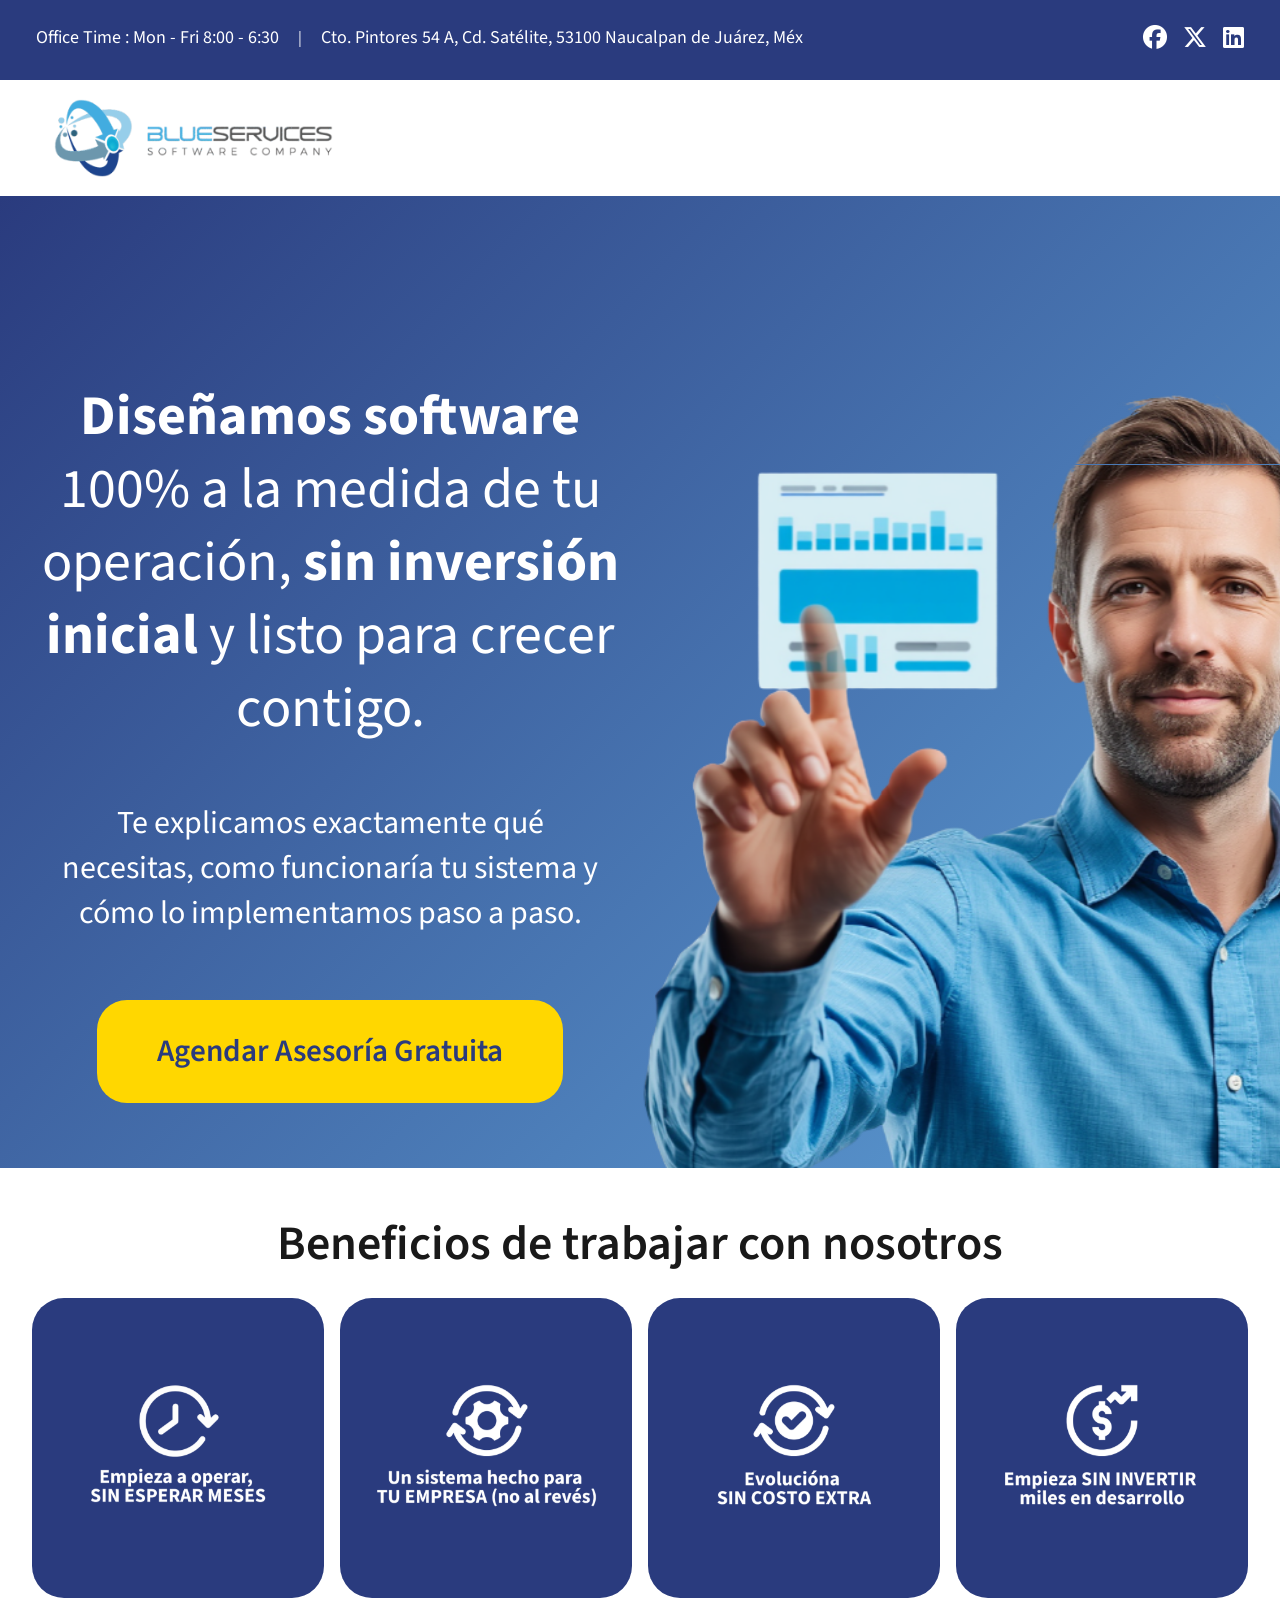
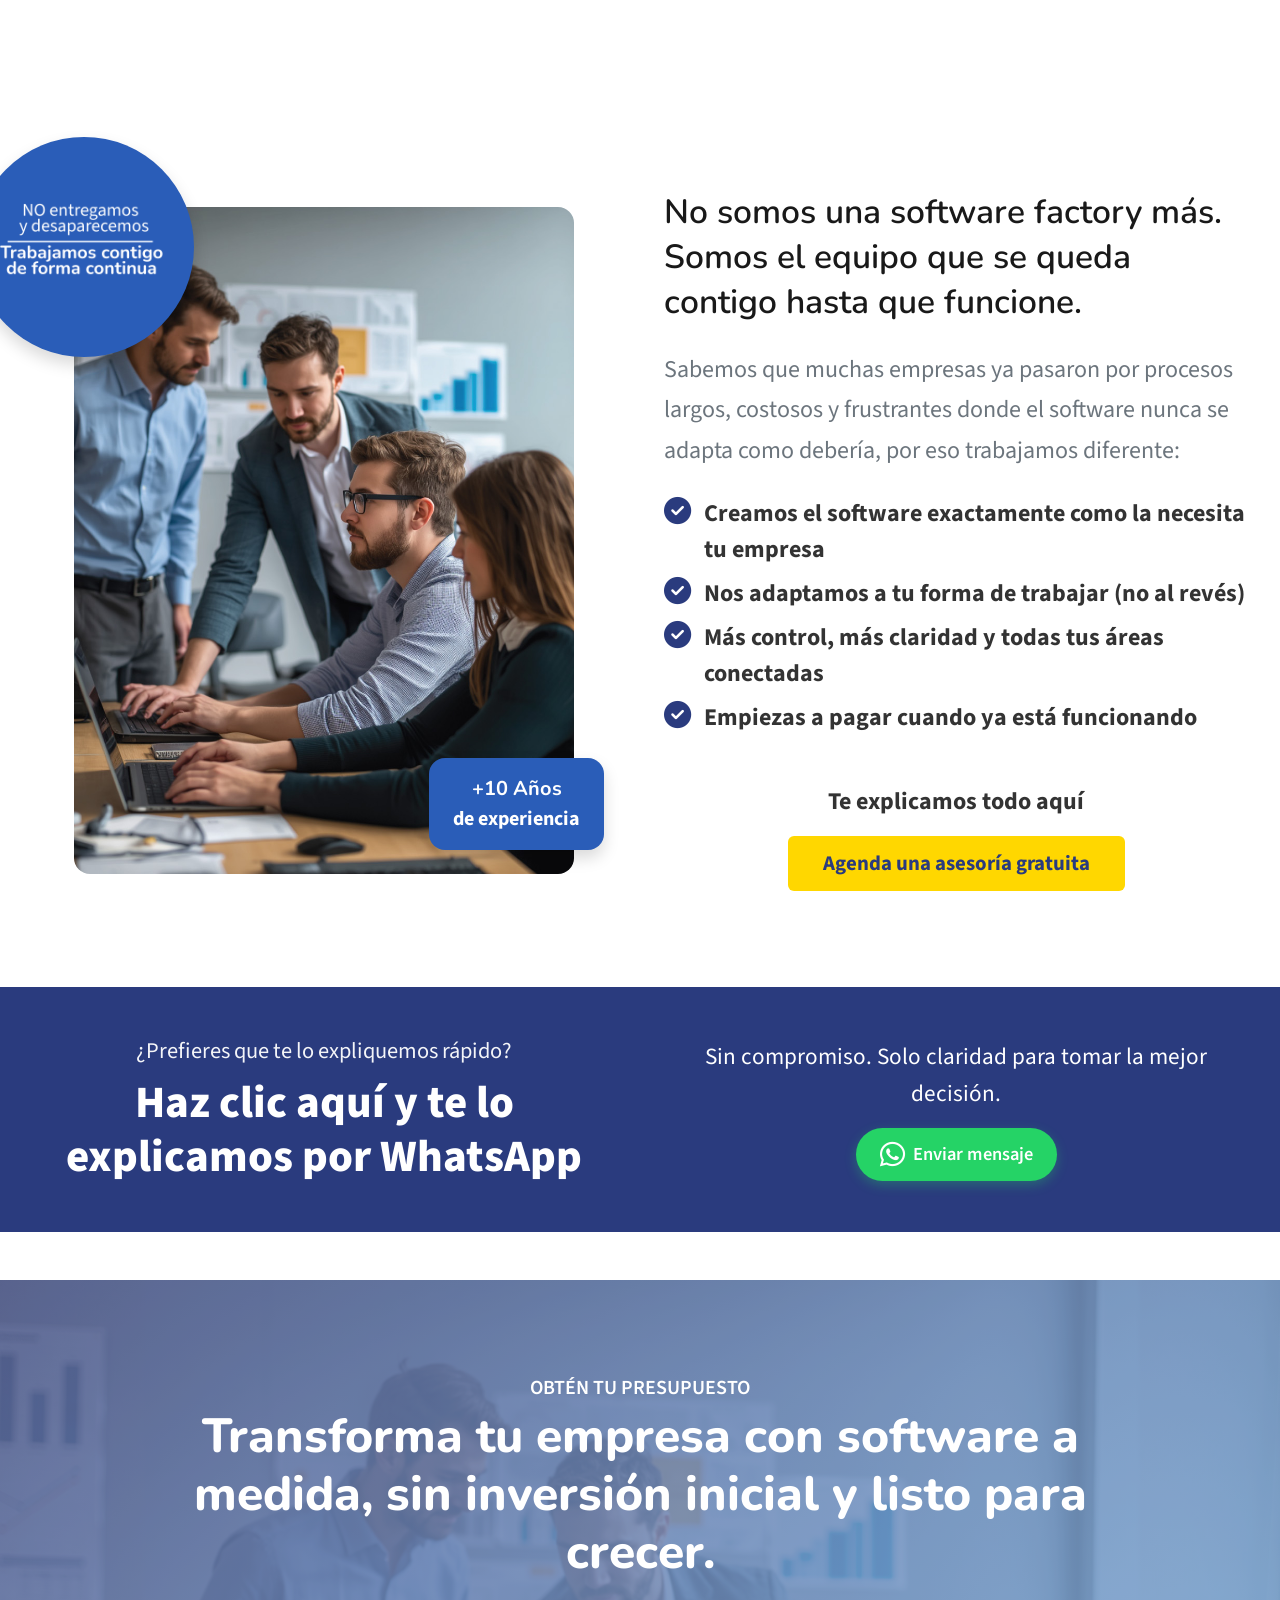
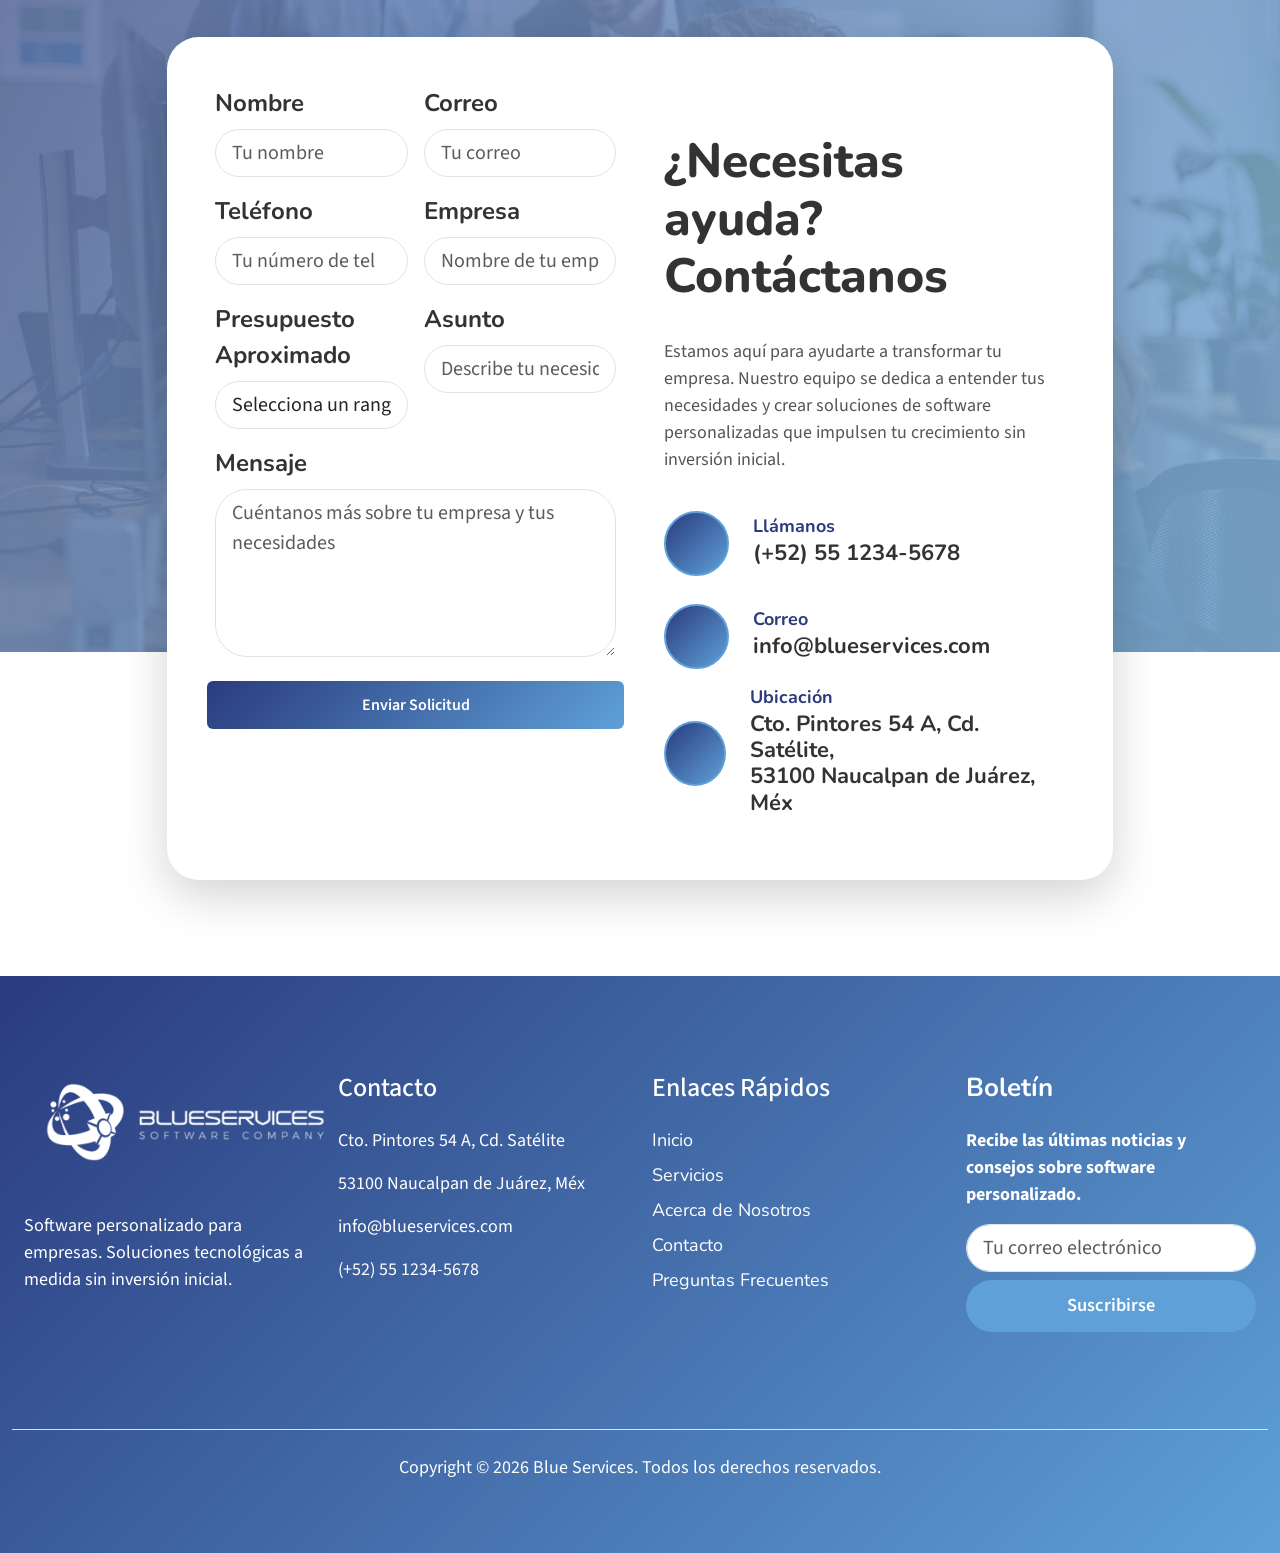
==== index.html @ 8daed599 "update text" ====
<!DOCTYPE html>
<html lang="en">

<head>
  <meta charset="UTF-8">
  <meta name="viewport" content="width=device-width, initial-scale=1.0">
  <link rel="icon" type="image/x-icon" href="favicon.ico">
  <title>Blue Services</title>
  <!-- Animation On Scroll (AOS) -->
  <link rel="stylesheet" href="css/vendor/aos.css">
  <!-- Swiper CSS -->
  <link rel="stylesheet" href="css/vendor/swiper-bundle.min.css">
  <!-- Font Awesome CSS -->
  <link rel="stylesheet" href="https://cdnjs.cloudflare.com/ajax/libs/font-awesome/6.4.0/css/all.min.css">
  <!-- Custom CSS -->
  <link rel="stylesheet" href="css/style.css">
  <style>
    .btn-cta-hero:hover {
      background-color: white !important;
      color: #2a3b7e !important;
      transition: all 0.3s ease;
    }

    .benefit-card {
      position: relative;
      cursor: pointer;
      perspective: 1000px;
      height: 100%;
      min-height: 300px;
      border-radius: 50px;
      overflow: hidden;
    }

    .benefit-card-inner {
      position: relative;
      width: 100%;
      height: 100%;
      transition: transform 0.6s;
      transform-style: preserve-3d;
      border-radius: 50px;
    }

    .benefit-card:hover .benefit-card-inner {
      transform: rotateY(180deg);
    }

    .benefit-title,
    .benefit-description {
      position: absolute;
      width: 100%;
      height: 100%;
      backface-visibility: hidden;
      display: flex;
      flex-direction: column;
      align-items: center;
      justify-content: center;
      text-align: center;
      padding: 2rem;
    }

    .benefit-title {
      gap: 1rem;
    }

    .benefit-title h6 {
      font-size: 1.8rem !important;
      margin: 0;
    }

    .benefit-title i {
      font-size: 3.5rem;
    }

    .benefit-description {
      transform: rotateY(180deg);
      padding: 1.5rem;
    }

    .benefit-description p {
      margin: 0;
      font-size: 1.4rem;
      line-height: 1.6;
    }

    /* Colores sólidos para cada tarjeta */
    .bg-secondary-color {
      background: #4a8ed9 !important;
    }

    .bg-secondary-color-2 {
      background: #4a8ed9 !important;
    }

    .bg-primary-color {
      background: #2a5db8 !important;
    }

    .bg-primary-color-2 {
      background: #2a5db8 !important;
    }

    /* About Section Responsive Typography */
    @media (max-width: 991px) {
      .row-cols-xl-2 h3 {
        font-size: 1.6rem !important;
      }

      .row-cols-xl-2 .text-secondary {
        font-size: 1.15rem !important;
      }

      .row-cols-xl-2 .list-unstyled span[style*="font-size: 1.5rem"] {
        font-size: 1.15rem !important;
      }

      .row-cols-xl-2 .list-unstyled i[style*="font-size: 1.7rem"] {
        font-size: 1.3rem !important;
      }

      .row-cols-xl-2 .btn[style*="font-size: 1.3rem"] {
        font-size: 1rem !important;
      }

      .mt-5 p[style*="font-size: 1.5rem"] {
        font-size: 1.15rem !important;
      }
    }
  </style>
</head>

<body>
  <!-- Header -->
  <div class="top-bar py-3">
    <div class="b-container">
      <div class="d-flex justify-content-between align-items-center text-white px-3">
        <div class="d-flex align-items-center">
          <div class="pe-3">
            <p class="my-1 py-1">Office Time : Mon - Fri 8:00 - 6:30</p>
          </div>
          &nbsp;|&nbsp;
          <div class="ps-3">
            <p class="my-1 py-1">Cto. Pintores 54 A, Cd. Satélite, 53100 Naucalpan de Juárez, Méx</p>
          </div>
        </div>
        <div class="social-box align-items-center">
          <a href="https://www.facebook.com" style="color: white; font-size: 1.5rem;"><i
              class="fab fa-facebook"></i></a>
          <a href="https://x.com" style="color: white; font-size: 1.5rem;"><i class="fab fa-x-twitter"></i></a>
          <a href="https://www.linkedin.com" style="color: white; font-size: 1.5rem;"><i
              class="fab fa-linkedin"></i></a>
        </div>
      </div>
    </div>
  </div>
  <header class="bg-white">
    <div class="b-container">
      <!-- Navbar -->
      <nav class="navbar navbar-expand-lg navbar-light d-flex justify-content-between"
        aria-label="Offcanvas navbar large">
        <div class="container-fluid d-flex justify-content-between">
          <div class="d-flex align-items-center gap-3">
            <div class="logo-box">
              <a href="index.html" class="navbar-brand">
                <img src="image/blue_logo_copy.png" alt="Main Logo" style="max-height: 100px;"></a>
            </div>
          </div>
          <div class="d-flex align-items-center gap-3 order-lg-last">
            <button class="navbar-toggler bg-primary-color border-0" type="button" data-bs-toggle="offcanvas"
              data-bs-target="#offcanvasNavbar" aria-controls="offcanvasNavbar" aria-label="Toggle navigation">
              <i class="fas fa-bars text-white fs-2"></i>
            </button>
          </div>
          <div class="offcanvas offcanvas-start bg-light" tabindex="-1" id="offcanvasNavbar"
            aria-labelledby="offcanvasNavbarLabel">
            <div class="offcanvas-header" id="offcanvasNavbarLabel">
              <div class="logo-drawer">
                <a href="index.html" class="navbar-brand"><img src="image/blue_logo_copy.png" alt="Drawer Logo"
                    class="img-fluid" style="max-height: 100px;"></a>
              </div>
              <button type="button" class="btn-close" data-bs-dismiss="offcanvas" aria-label="Close"></button>
            </div>
            <div class="offcanvas-body">
            </div>
          </div>
        </div>
      </nav>
      <!-- #navbar end -->
    </div>
  </header>
  <!-- #header end -->

  <!-- Main Content -->
  <main>

    <!-- Hero Section -->
    <section class="section hero-section d-flex align-items-center pb-0 position-relative overflow-hidden">
      <!-- Tech Background Elements -->
      <!-- Top Left Section -->
      <div class="position-absolute" style="top: 5%; left: 3%; opacity: 0.15; z-index: 0;">
        <i class="bi bi-code-square" style="font-size: 80px; color: #5ea0d7;"></i>
      </div>
      <div class="position-absolute" style="top: 15%; left: 12%; opacity: 0.12; z-index: 0;">
        <i class="bi bi-laptop" style="font-size: 65px; color: #2a3b7e;"></i>
      </div>
      <div class="position-absolute" style="top: 30%; left: 4%; opacity: 0.1; z-index: 0;">
        <i class="bi bi-database" style="font-size: 70px; color: #5ea0d7;"></i>
      </div>

      <!-- Top Right Section -->
      <div class="position-absolute" style="top: 8%; right: 8%; opacity: 0.13; z-index: 0;">
        <i class="bi bi-gear" style="font-size: 75px; color: #2a3b7e;"></i>
      </div>
      <div class="position-absolute" style="top: 25%; right: 3%; opacity: 0.11; z-index: 0;">
        <i class="bi bi-cloud-check" style="font-size: 60px; color: #5ea0d7;"></i>
      </div>
      <div class="position-absolute" style="top: 42%; right: 15%; opacity: 0.09; z-index: 0;">
        <i class="bi bi-circuit-board" style="font-size: 85px; color: #2a3b7e;"></i>
      </div>

      <!-- Bottom Left Section -->
      <div class="position-absolute" style="bottom: 20%; left: 10%; opacity: 0.12; z-index: 0;">
        <i class="bi bi-cpu" style="font-size: 70px; color: #5ea0d7;"></i>
      </div>
      <div class="position-absolute" style="bottom: 8%; left: 2%; opacity: 0.1; z-index: 0;">
        <i class="bi bi-shield-check" style="font-size: 65px; color: #2a3b7e;"></i>
      </div>
      <div class="position-absolute" style="bottom: 30%; left: 22%; opacity: 0.11; z-index: 0;">
        <i class="bi bi-router" style="font-size: 60px; color: #5ea0d7;"></i>
      </div>

      <!-- Bottom Right Section -->
      <div class="position-absolute" style="bottom: 18%; right: 8%; opacity: 0.13; z-index: 0;">
        <i class="bi bi-diagram-3" style="font-size: 80px; color: #2a3b7e;"></i>
      </div>
      <div class="position-absolute" style="bottom: 5%; right: 15%; opacity: 0.1; z-index: 0;">
        <i class="bi bi-graph-up-arrow" style="font-size: 70px; color: #5ea0d7;"></i>
      </div>
      <div class="position-absolute" style="bottom: 35%; right: 3%; opacity: 0.12; z-index: 0;">
        <i class="bi bi-speedometer2" style="font-size: 65px; color: #2a3b7e;"></i>
      </div>

      <!-- Center Scattered Elements -->
      <div class="position-absolute" style="top: 50%; left: 18%; opacity: 0.08; z-index: 0;">
        <i class="bi bi-key" style="font-size: 55px; color: #5ea0d7;"></i>
      </div>
      <div class="position-absolute" style="top: 35%; right: 40%; opacity: 0.1; z-index: 0;">
        <i class="bi bi-arrow-repeat" style="font-size: 60px; color: #2a3b7e;"></i>
      </div>
      <div class="position-absolute" style="top: 60%; right: 30%; opacity: 0.09; z-index: 0;">
        <i class="bi bi-download" style="font-size: 65px; color: #5ea0d7;"></i>
      </div>

      <!-- Additional Tech Elements - First Wave -->
      <div class="position-absolute" style="top: 12%; left: 35%; opacity: 0.11; z-index: 0;">
        <i class="bi bi-hammer" style="font-size: 60px; color: #2a3b7e;"></i>
      </div>
      <div class="position-absolute" style="top: 28%; left: 28%; opacity: 0.09; z-index: 0;">
        <i class="bi bi-wrench" style="font-size: 55px; color: #5ea0d7;"></i>
      </div>
      <div class="position-absolute" style="top: 45%; left: 42%; opacity: 0.1; z-index: 0;">
        <i class="bi bi-kanban" style="font-size: 65px; color: #2a3b7e;"></i>
      </div>
      <div class="position-absolute" style="bottom: 28%; left: 35%; opacity: 0.11; z-index: 0;">
        <i class="bi bi-puzzle" style="font-size: 60px; color: #5ea0d7;"></i>
      </div>
      <div class="position-absolute" style="bottom: 12%; left: 28%; opacity: 0.09; z-index: 0;">
        <i class="bi bi-boxes" style="font-size: 70px; color: #2a3b7e;"></i>
      </div>

      <!-- Additional Tech Elements - Second Wave (Right side) -->
      <div class="position-absolute" style="top: 18%; right: 22%; opacity: 0.12; z-index: 0;">
        <i class="bi bi-stack" style="font-size: 65px; color: #5ea0d7;"></i>
      </div>
      <div class="position-absolute" style="top: 55%; right: 18%; opacity: 0.1; z-index: 0;">
        <i class="bi bi-terminal" style="font-size: 60px; color: #2a3b7e;"></i>
      </div>
      <div class="position-absolute" style="bottom: 22%; right: 25%; opacity: 0.11; z-index: 0;">
        <i class="bi bi-unlock" style="font-size: 70px; color: #5ea0d7;"></i>
      </div>
      <div class="position-absolute" style="bottom: 40%; right: 18%; opacity: 0.09; z-index: 0;">
        <i class="bi bi-server" style="font-size: 75px; color: #2a3b7e;"></i>
      </div>
      <div class="position-absolute" style="top: 65%; right: 8%; opacity: 0.1; z-index: 0;">
        <i class="bi bi-wifi" style="font-size: 60px; color: #5ea0d7;"></i>
      </div>

      <!-- Additional Tech Elements - Third Wave (Corners & edges) -->
      <div class="position-absolute" style="top: 3%; left: 50%; opacity: 0.08; z-index: 0;">
        <i class="bi bi-brightness-high" style="font-size: 55px; color: #2a3b7e;"></i>
      </div>
      <div class="position-absolute" style="top: 22%; left: 60%; opacity: 0.09; z-index: 0;">
        <i class="bi bi-phone" style="font-size: 65px; color: #5ea0d7;"></i>
      </div>
      <div class="position-absolute" style="top: 70%; left: 55%; opacity: 0.1; z-index: 0;">
        <i class="bi bi-bezier2" style="font-size: 60px; color: #2a3b7e;"></i>
      </div>
      <div class="position-absolute" style="bottom: 15%; right: 45%; opacity: 0.11; z-index: 0;">
        <i class="bi bi-sliders" style="font-size: 65px; color: #5ea0d7;"></i>
      </div>
      <div class="position-absolute" style="bottom: 50%; left: 45%; opacity: 0.08; z-index: 0;">
        <i class="bi bi-bar-chart" style="font-size: 70px; color: #2a3b7e;"></i>
      </div>
      <div class="position-absolute" style="top: 38%; left: 72%; opacity: 0.09; z-index: 0;">
        <i class="bi bi-person-check" style="font-size: 60px; color: #5ea0d7;"></i>
      </div>
      <div class="position-absolute" style="top: 10%; left: 80%; opacity: 0.1; z-index: 0;">
        <i class="bi bi-star" style="font-size: 65px; color: #2a3b7e;"></i>
      </div>
      <div class="position-absolute" style="bottom: 25%; left: 75%; opacity: 0.09; z-index: 0;">
        <i class="bi bi-check-circle" style="font-size: 60px; color: #5ea0d7;"></i>
      </div>

      <div class="b-container px-3 px-sm-4 px-md-0 position-relative" style="z-index: 1;">
        <div class="row row-cols-1 row-cols-lg-2 g-4 align-items-center">
          <!-- Left Content -->
          <div class="col mt-md-5 d-flex flex-column gap-4" data-aos="fade-up" data-aos-easing="linear"
            data-aos-delay="500" data-aos-duration="1000" style="text-align: center;">
            <h1 class="text-white" style="font-weight: 400; font-size: 3.5rem; line-height: 1.3;">
              <strong>Diseñamos software</strong> 100% a la medida de tu operación, <strong>sin inversión
                inicial</strong> y listo para crecer contigo.
            </h1>



            <div class="p-4">
              <p class="mb-0"
                style="color: #ffffff; font-weight: 400; font-size: 2rem; line-height: 1.4; text-align: center;">
                Te explicamos exactamente qué necesitas, como funcionaría tu sistema y cómo lo implementamos paso a
                paso.
              </p>
            </div>

            <div class="d-flex gap-3 align-items-center mt-3 justify-content-center">
              <a href="https://tidycal.com/aramontoya/asesoria-para-crear-tu-software-a-la-medida"
                class="btn btn-primary-solid btn-cta-hero"
                style="padding: 28px 60px; font-size: 1.95rem; font-weight: 600; background: #FFD700; color: #2a3b7e; border: none;">
                <i class="button" style="margin-right: 0;"></i>
                Agendar Asesoría Gratuita</a>
            </div>
          </div>

          <!-- Right Image -->
          <div class="col position-relative text-center pt-lg-4 pt-xl-3">
            <div class="position-relative" style="margin-top: -40px; margin-left: 60px;">
              <img src="image/Place-Holder-600x900.png" alt="Hero Professional" class="img-fluid position-relative"
                style="z-index: 2; max-width: 150%; height: auto; transform: scale(1.3);">
            </div>
          </div>
        </div>
      </div>
    </section>
    <!-- #hero end -->

    <!-- Features Section -->
    <section class="section py-5">
      <div class="b-container">
        <div class="b-container text-center">
          <h2 class="text-color black fw-semibold mb-4">Beneficios de trabajar con nosotros</h2>
          <div class="row row-cols-1 row-cols-md-2 row-cols-lg-4 g-3 justify-content-center" style="row-gap: 2rem;">
            <!-- Card 1 -->
            <div class="col" data-aos="fade-up" data-aos-easing="linear" data-aos-delay="0" data-aos-duration="1000"
              style="min-width: 240px;">
              <div class="bg-secondary-color text-white rounded-5 transition-hover benefit-card"
                style="height: 100%; background: #2a3b7e !important;">
                <div class="benefit-card-inner">
                  <div class="benefit-title">
                    <img src="image/3.png" alt="Empieza a operar" style="width: 100%; height: 100%; object-fit: cover;">
                  </div>
                  <div class="benefit-description" style="background: #2a3b7e !important;">
                    <p>Construimos un sistema funcional desde el inicio para que empieces a usarlo cuanto antes y
                      escales sobre resultados reales.</p>
                  </div>
                </div>
              </div>
            </div>

            <!-- Card 2 -->
            <div class="col" data-aos="fade-up" data-aos-easing="linear" data-aos-delay="0" data-aos-duration="1000"
              style="min-width: 240px;">
              <div class="bg-secondary-color-2 text-white rounded-5 transition-hover benefit-card"
                style="height: 100%; background: #2a3b7e !important;">
                <div class="benefit-card-inner">
                  <div class="benefit-title">
                    <img src="image/4.png" alt="Un sistema hecho para tu empresa"
                      style="width: 100%; height: 100%; object-fit: cover;">
                  </div>
                  <div class="benefit-description" style="background: #2a3b7e !important;">
                    <p>Nada de adaptarte a software genérico. Creamos una plataforma que se ajusta exactamente a tu
                      operación y procesos.</p>
                  </div>
                </div>
              </div>
            </div>

            <!-- Card 3 -->
            <div class="col" data-aos="fade-up" data-aos-easing="linear" data-aos-delay="0" data-aos-duration="1000"
              style="min-width: 240px;">
              <div class="bg-primary-color text-white rounded-5 transition-hover benefit-card"
                style="height: 100%; background: #2a3b7e !important;">
                <div class="benefit-card-inner">
                  <div class="benefit-title">
                    <img src="image/5.png" alt="Evolucioná sin costo extra"
                      style="width: 100%; height: 100%; object-fit: cover;">
                  </div>
                  <div class="benefit-description" style="background: #2a3b7e !important;">
                    <p>Tu negocio cambia... y tu sistema también. Agrega funciones, mejoras y ajustes sin pagar
                      desarrollos adicionales.</p>
                  </div>
                </div>
              </div>
            </div>

            <!-- Card 4 -->
            <div class="col" data-aos="fade-up" data-aos-easing="linear" data-aos-delay="0" data-aos-duration="1000"
              style="min-width: 240px;">
              <div class="bg-primary-color-2 text-white rounded-5 transition-hover benefit-card"
                style="height: 100%; background: #2a3b7e !important;">
                <div class="benefit-card-inner">
                  <div class="benefit-title">
                    <img src="image/6.png" alt="Empieza sin invertir"
                      style="width: 100%; height: 100%; object-fit: cover;">
                  </div>
                  <div class="benefit-description" style="background: #2a3b7e !important;">
                    <p>Olvídate de proyectos costosos que no sabes si van a funcionar. Empieza a pagar solo cuando tu
                      sistema está listo y operando.</p>
                  </div>
                </div>
              </div>
            </div>

          </div>
        </div>
    </section>
    <!-- #features end -->

    <!-- About Section -->
    <section class="section pb-5 my-5">
      <div class="b-container">
        <div class="row row-cols-1 row-cols-xl-2 g-5 align-items-center justify-content-center">
          <!-- Left Content Side with Yellow Circle -->
          <div class="col position-relative d-flex justify-content-center">
            <div class="position-relative" style="width: 100%; max-width: 500px;">
              <!-- Yellow Circle with Main Message -->
              <div class="position-absolute" style="top: -70px; left: -100px; z-index: 5; width: 220px; height: 220px;">
                <div class="rounded-circle bg-accent-color d-flex align-items-center justify-content-center shadow"
                  style="width: 100%; height: 100%; background: #2a5db8 !important; overflow: hidden;">
                  <img src="image/Sistema.png" alt="Sistema Blue Services"
                    style="width: 100%; height: 100%; object-fit: contain; padding: 20px; filter: invert(1);">
                </div>
              </div>

              <!-- Primary Image -->
              <div class="ratio-wrapper-429">
                <img src="image/Place-Holder-1920x1280.jpg" alt="About Us"
                  class="w-100 h-100 object-position-center position-absolute top-0 start-0 rounded-4"
                  data-aos="fade-up" data-aos-easing="linear" data-aos-delay="500" data-aos-duration="1000">
              </div>

              <!-- Experience Label -->
              <div
                class="position-absolute bottom-0 end-0 text-white px-4 py-3 rounded-4 fw-bold small z-1 text-center shadow"
                style="background: #2a5db8; margin-bottom: 1.5rem !important; margin-right: -30px !important;"
                data-aos="fade-down" data-aos-easing="linear" data-aos-delay="500" data-aos-duration="1000">
                <span class="font-1 fs-5 fw-bold">+10 Años</span><br>
                <span class="fs-5">de experiencia</span>
              </div>
            </div>
          </div>

          <!-- Right Content Side -->
          <div class="col">
            <h3 class="font-1 mb-4" style="font-weight: 600; font-size: 2.1rem; line-height: 1.35;">No somos una
              software factory más. <br>Somos el equipo que se queda contigo hasta que funcione.</h3>

            <p class="text-secondary mb-4" style="font-size: 1.5rem; line-height: 1.7; color: #666;">
              Sabemos que muchas empresas ya pasaron por procesos largos, costosos y frustrantes donde el software nunca
              se adapta como debería, por eso trabajamos diferente:
            </p>

            <!-- Benefits List -->
            <div class="mb-4">
              <ul class="list-unstyled">
                <li class="d-flex align-items-flex-start fw-bold mb-2">
                  <i class="fas fa-check-circle text-primary-color"
                    style="font-size: 1.7rem; margin-right: 0.8rem; margin-top: 0.1rem; flex-shrink: 0;"></i>
                  <span style="font-size: 1.5rem; color: #333; line-height: 1.5;">Creamos el software exactamente como
                    la necesita tu empresa</span>
                </li>
                <li class="d-flex align-items-flex-start fw-bold mb-2">
                  <i class="fas fa-check-circle text-primary-color"
                    style="font-size: 1.7rem; margin-right: 0.8rem; margin-top: 0.1rem; flex-shrink: 0;"></i>
                  <span style="font-size: 1.5rem; color: #333; line-height: 1.5;">Nos adaptamos a tu forma de trabajar
                    (no al revés)</span>
                </li>
                <li class="d-flex align-items-flex-start fw-bold mb-2">
                  <i class="fas fa-check-circle text-primary-color"
                    style="font-size: 1.7rem; margin-right: 0.8rem; margin-top: 0.1rem; flex-shrink: 0;"></i>
                  <span style="font-size: 1.5rem; color: #333; line-height: 1.5;">Más control, más claridad y todas tus
                    áreas conectadas</span>
                </li>
                <li class="d-flex align-items-flex-start fw-bold">
                  <i class="fas fa-check-circle text-primary-color"
                    style="font-size: 1.7rem; margin-right: 0.8rem; margin-top: 0.1rem; flex-shrink: 0;"></i>
                  <span style="font-size: 1.5rem; color: #333; line-height: 1.5;">Empiezas a pagar cuando ya está
                    funcionando</span>
                </li>
              </ul>
            </div>

            <!-- Spacing and Button -->
            <div class="mt-5">
              <p class="text-center fw-bold mb-3" style="font-size: 1.5rem; color: #333;">Te explicamos todo aquí</p>
              <div class="d-flex justify-content-center">
                <a href="https://tidycal.com/aramontoya/asesoria-para-crear-tu-software-a-la-medida"
                  class="btn btn-primary-solid"
                  style="padding: 12px 35px; font-size: 1.3rem; font-weight: 700; background: #FFD700; color: #2a3b7e; border: none; border-radius: 6px;">
                  Agenda una asesoría gratuita
                </a>
              </div>
            </div>
          </div>
        </div>
      </div>
    </section>
    <!-- #about end -->

    <!-- Consult Section -->
    <section class="section py-5 text-white my-5" style="background: #2a3b7e;">
      <div class="b-container">
        <div class="row align-items-center g-5">
          <div class="col-12 col-lg-6 text-center">
            <p style="font-size: 1.4rem; font-weight: 400; margin-bottom: 0.5rem; opacity: 0.95;">¿Prefieres que te lo
              expliquemos rápido?</p>
            <h2 style="font-weight: 800; font-size: 2.8rem; line-height: 1.2; margin-bottom: 0;">
              Haz clic aquí y te lo<br>explicamos por WhatsApp
            </h2>
          </div>
          <div class="col-12 col-lg-6">
            <div class="d-flex flex-column align-items-center h-100 text-center">
              <p style="font-size: 1.45rem; margin-bottom: auto; line-height: 1.6;">Sin compromiso. Solo
                claridad para tomar la mejor decisión.</p>
              <a href="contact-us.html" class="btn btn-whatsapp mt-3"
                style="display: flex; align-items: center; justify-content: center; gap: 0.5rem;">
                <i class="fab fa-whatsapp" style="margin-right: 0; font-size: 1.8rem;"></i>
                Enviar mensaje</a>
            </div>
          </div>
        </div>
      </div>
    </section>
    <!-- #consult end -->

    <!-- Quotes Section -->
    <section class="quotes-section py-5">
      <div class="quotes-background"></div>
      <div class="container py-5 px-2 px-md-0">
        <div class="row justify-content-center text-center text-white">
          <div class="col-12 col-xl-10">
            <h6 class="text-accent-color fw-semibold mb-2">OBTÉN TU PRESUPUESTO</h6>
            <h2 class="font-1 text-white" style="font-weight: 800;">
              Transforma tu empresa con <span class="text-accent-color">software a medida</span>, <span
                class="text-accent-color">sin inversión inicial</span> y <span class="text-accent-color">listo para
                crecer.</span>
            </h2>
          </div>
        </div>
        <div class="row justify-content-center mt-5">
          <div class="col-12 col-xl-10">
            <div class="card rounded-5 shadow-lg border-0" style="background: #FFFFFF; border: 2px solid #E8F0F8;">
              <div class="card-body p-4 p-lg-5">
                <div class="row g-5 align-items-strench">
                  <div class="col-lg-6 col-md-12 order-lg-1 order-2">
                    <div
                      class="success_msg toast align-items-center w-100 shadow-none mb-3 border border-success rounded-pill my-4"
                      role="alert" aria-live="assertive" aria-atomic="true">
                      <div class="d-flex p-2">
                        <div class="toast-body d-flex flex-row gap-3 align-items-center text-success">
                          <i class="fas fa-check-circle text-success"></i>
                          Tu mensaje se envió exitosamente.
                        </div>
                        <button type="button" class="me-2 m-auto bg-transparent border-0 ps-1 pe-0 text-success"
                          data-bs-dismiss="toast" aria-label="Close"><i class="fas fa-times"></i></button>
                      </div>
                    </div>
                    <div
                      class="error_msg toast align-items-center w-100 shadow-none border-danger mb-3 my-4 border rounded-pill"
                      role="alert" aria-live="assertive" aria-atomic="true">
                      <div class="d-flex p-2">
                        <div class="toast-body d-flex flex-row gap-3 align-items-center text-danger">
                          <i class=\"fas fa-exclamation-triangle text-danger\"></i>
                          Algo sali\u00f3 mal. Por favor intenta de nuevo.
                        </div>
                        <button type=\"button\" class=\"me-2 m-auto bg-transparent border-0 ps-1 pe-0 text-danger\"
                          data-bs-dismiss=\"toast\" aria-label=\"Close\"><i class=\"fas fa-times\"></i></button>
                      </div>
                    </div>
                    <form class="needs-validation" data-aos="fade-up" data-aos-easing="linear" data-aos-delay="500"
                      data-aos-duration="1000" novalidate>
                      <div class="row g-3">
                        <div class="col-lg-6 col-sm-12">
                          <label for="name" class="form-label font-1 fs-4 fw-bold" style="color: #333;">Nombre</label>
                          <input type="text" class="form-control form-control-lg rounded-5" id="name"
                            placeholder="Tu nombre" name="name" required>
                          <div class="invalid-feedback">
                            Se requiere un nombre válido.
                          </div>
                        </div>
                        <div class="col-lg-6 col-sm-12">
                          <label for="email" class="form-label font-1 fs-4 fw-bold" style="color: #333;">Correo</label>
                          <input type="email" class="form-control form-control-lg rounded-5" id="email"
                            placeholder="Tu correo" name="email" required>
                          <div class="invalid-feedback">
                            Se requiere un correo válido.
                          </div>
                        </div>
                        <div class="col-lg-6 col-sm-12">
                          <label for="phone" class="form-label font-1 fs-4 fw-bold"
                            style="color: #333;">Teléfono</label>
                          <input type="number" class="form-control form-control-lg rounded-5" id="phone"
                            placeholder="Tu número de teléfono" name="phone" required>
                          <div class="invalid-feedback">
                            Se requiere un teléfono válido.
                          </div>
                        </div>
                        <div class="col-lg-6 col-sm-12">
                          <label for="company" class="form-label font-1 fs-4 fw-bold"
                            style="color: #333;">Empresa</label>
                          <input type="text" class="form-control form-control-lg rounded-5" id="company"
                            placeholder="Nombre de tu empresa" name="company" required>
                          <div class="invalid-feedback">
                            Se requiere el nombre de la empresa.
                          </div>
                        </div>
                        <div class="col-lg-6 col-sm-12">
                          <label for="budget" class="form-label font-1 fs-4 fw-bold" style="color: #333;">Presupuesto
                            Aproximado</label>
                          <select class="form-control form-control-lg rounded-5" id="budget" name="budget" required>
                            <option value="">Selecciona un rango</option>
                            <option value="bajo">Menos de $5,000 MXN</option>
                            <option value="medio">$5,000 - $20,000 MXN</option>
                            <option value="alto">$20,000 - $50,000 MXN</option>
                            <option value="muy-alto">Más de $50,000 MXN</option>
                          </select>
                          <div class="invalid-feedback">
                            Se requiere seleccionar un presupuesto.
                          </div>
                        </div>
                        <div class="col-lg-6 col-sm-12">
                          <label for="subject" class="form-label font-1 fs-4 fw-bold"
                            style="color: #333;">Asunto</label>
                          <input type="text" class="form-control form-control-lg rounded-5" id="subject"
                            placeholder="Describe tu necesidad" name="subject" required>
                          <div class="invalid-feedback">
                            Se requiere un asunto válido.
                          </div>
                        </div>
                        <div class="col-12">
                          <label for="message" class="form-label font-1 fs-4 fw-bold"
                            style="color: #333;">Mensaje</label>
                          <textarea class="form-control form-control-lg rounded-5" id="message" name="message" rows="5"
                            placeholder="Cuéntanos más sobre tu empresa y tus necesidades"></textarea>
                        </div>
                        <button type="submit" class="btn btn-block submit_form mt-4"
                          style="background: linear-gradient(135deg, #2a3b7e 0%, #5ea0d7 100%); color: white; font-weight: 600; padding: 12px 20px; border: none;">Enviar
                          Solicitud</button>
                      </div>
                    </form>
                  </div>

                  <div class="col-lg-6 col-md-12 order-lg-2 order-1 mb-4 mb-lg-0">
                    <div class="row mt-5">
                      <h2 class="font-1" style="font-weight: 800; color: #333;">
                        ¿Necesitas ayuda? Contáctanos
                      </h2>
                      <p class="mt-4" style="font-size: large; color: #555;">Estamos aquí para ayudarte a
                        transformar tu empresa. Nuestro equipo se dedica a entender tus necesidades y crear soluciones
                        de software personalizadas que impulsen tu crecimiento sin inversión inicial.</p>
                    </div>

                    <div class="d-flex align-items-center gap-3 justify-content-start mt-3" data-aos="fade-left"
                      data-aos-easing="ease-out-cubic" data-aos-delay="250" data-aos-duration="1000">
                      <div class="d-flex align-items-center justify-content-center rounded-circle"
                        style="width: 65px; height: 65px; border: 2px solid #5ea0d7; background: linear-gradient(135deg, #2a3b7e 0%, #5ea0d7 100%);">
                        <i class="bi bi-telephone-fill fs-2 text-white"></i>
                      </div>
                      <div class="ms-2 font-1 py-2">
                        <p class="fw-bold mb-0" style="color: #2a3b7e;">Llámanos</p>
                        <h5 class="fw-bold" style="color: #333;">(+52) 55 1234-5678</h5>
                      </div>
                    </div>
                    <div class="d-flex align-items-center gap-3 justify-content-start mt-3" data-aos="fade-left"
                      data-aos-easing="ease-out-cubic" data-aos-delay="500" data-aos-duration="1000">
                      <div class="d-flex align-items-center justify-content-center rounded-circle"
                        style="width: 65px; height: 65px; border: 2px solid #5ea0d7; background: linear-gradient(135deg, #2a3b7e 0%, #5ea0d7 100%);">
                        <i class="bi bi-envelope-fill fs-2 text-white"></i>
                      </div>
                      <div class="ms-2 font-1 py-2">
                        <p class="fw-bold mb-0" style="color: #2a3b7e;">Correo</p>
                        <h5 class="fw-bold" style="color: #333;">info@blueservices.com</h5>
                      </div>
                    </div>
                    <div class="d-flex align-items-center gap-3 justify-content-start" data-aos="fade-left"
                      data-aos-easing="ease-out-cubic" data-aos-delay="750" data-aos-duration="1000">
                      <div class="d-flex align-items-center justify-content-center rounded-circle"
                        style="width: 65px; height: 65px; border: 2px solid #5ea0d7; background: linear-gradient(135deg, #2a3b7e 0%, #5ea0d7 100%);">
                        <i class="bi bi-geo-alt-fill fs-2 text-white"></i>
                      </div>
                      <div class="ms-2 font-1 py-2">
                        <p class="fw-bold mb-0" style="color: #2a3b7e;">Ubicación</p>
                        <h5 class="fw-bold" style="color: #333;">Cto. Pintores 54 A, Cd. Satélite, <br>53100 Naucalpan
                          de Juárez, Méx</h5>
                      </div>
                    </div>
                  </div>
                </div>
              </div>
            </div>
          </div>
        </div>
      </div>
    </section>
    <!-- #quotes end -->



  </main>
  <!-- #main end -->

  <!-- Footer -->
  <footer class="footer py-5 px-4">
    <div class="footer-background"></div>
    <div class="b-container">
      <div class="row row-cols-1 pt-5 px-0">
        <div class="footer-logo col-12 col-lg-3 mb-5 text-start">
          <img src="image/blue_logo_copy.png" alt="Blue Services Logo"
            style="filter: brightness(0) invert(1); max-height: 100px; margin-bottom: 1rem;">
          <p class="my-4">Software personalizado para empresas. Soluciones tecnológicas a medida sin inversión inicial.
          </p>
          <div class="social-box d-flex justify-content-start w-100">
            <a href="https://www.facebook.com" class="rounded-5 py-2" style="width: 40px; height: 40px;"><i
                class="bi bi-facebook text-white"></i></a>
            <a href="https://www.linkedin.com" class="rounded-5 py-2" style="width: 40px; height: 40px;"><i
                class="bi bi-linkedin text-white"></i></a>
            <a href="https://wa.me" class="rounded-5 py-2" style="width: 40px; height: 40px;"><i
                class="bi bi-whatsapp text-white"></i></a>
          </div>
        </div>
        <div class="col-12 col-sm-6 col-md-4 col-lg-3 mb-3">
          <h4 class="text-white mb-4">Contacto</h4>
          <p>Cto. Pintores 54 A, Cd. Satélite</p>
          <p>53100 Naucalpan de Juárez, Méx</p>
          <p>info@blueservices.com</p>
          <p>(+52) 55 1234-5678</p>
        </div>
        <div class="col-12 col-sm-6 col-md-4 col-lg-3 mb-3">
          <h4 class="text-white mb-4">Enlaces Rápidos</h4>
          <ul class="d-flex flex-column p-0">
            <li class="mb-2"><a href="index.html" class="text-white text-decoration-none">Inicio</a></li>
            <li class="mb-2"><a href="services.html" class="text-white text-decoration-none">Servicios</a></li>
            <li class="mb-2"><a href="about-us.html" class="text-white text-decoration-none">Acerca de Nosotros</a></li>
            <li class="mb-2"><a href="contact-us.html" class="text-white text-decoration-none">Contacto</a></li>
            <li class="mb-2"><a href="faqs.html" class="text-white text-decoration-none">Preguntas Frecuentes</a></li>
          </ul>
        </div>
        <div class="col-12 col-md-4 col-lg-3 mb-3 text-md-start text-center">
          <h4
            class="font-1 fw-bolder text-white mb-4 justify-content-md-start justify-content-center align-items-center mt-md-0 mt-sm-4">
            Boletín</h4>
          <p class="fw-bolder">Recibe las últimas noticias y consejos sobre software personalizado.</p>
          <div class="toast-container position-fixed bottom-0 end-0 p-3">
            <div id="liveToast" class="toast success_msg_subscribe text-bg-light" role="alert" aria-live="assertive"
              aria-atomic="true">
              <div class="d-flex">
                <div class="toast-body">
                  <i class="fas fa-check-circle"></i> Te has suscrito exitosamente.
                </div>
                <button type="button" class="btn me-2 m-auto" data-bs-dismiss="toast" aria-label="Close">
                  <i class="bi bi-x-lg"></i>
                </button>
              </div>
            </div>
          </div>
          <form class="d-flex flex-column w-100 gap-2 needs-validation" novalidate>
            <input type="text" name="action" value="subscribe" hidden>
            <input type="email" name="email" class="form-control form-control-lg rounded-5"
              placeholder="Tu correo electrónico" required>
            <div class="invalid-feedback text-white">
              Por favor proporciona un correo válido (ej., usuario@example.com).
            </div>
            <button type="submit" class="btn btn-block btn-secondary-solid submit_subscribe">Suscribirse</button>
          </form>
        </div>
      </div>
      <div class="row justify-content-center py-4 mt-4 border-top">
        <p class="text-center w-100 mb-0">Copyright © 2026 Blue Services. Todos los derechos reservados.</p>
      </div>
    </div>
  </footer>
  <!-- #footer end -->

  <!-- Scripts -->
  <!-- jQuery -->
  <script src="js/vendor/jquery.min.js"></script>
  <!-- Animation On Scroll (AOS) -->
  <script src="js/vendor/aos.js"></script>
  <!-- Swiper JS -->
  <script src="js/vendor/swiper-bundle.min.js"></script>
  <!-- Bootstrap JS -->
  <script src="js/vendor/bootstrap.bundle.min.js"></script>
  <!-- JS Script -->
  <script src="js/submit-form.js"></script>
  <script src="js/script-swiper.js"></script>
  <script src="js/script-counter.js"></script>
  <script src="js/video-player.js"></script>
  <script src="js/script.js"></script>
  <!-- #scripts end -->
</body>

</html>
---- css/style.css ----
/*------------------------------------------------------------------
[Table of contents]

1. Import libraries
2. Custom properties
3. General Styles
4. Typography
5. Header and Navbar
6. Buttons and Links
7. Utilities
8. Sections
9. Swiper
10.Boxes and Cards
11.Footer
12.Accordion
13.Error 404
14.Responsive Layouts

-------------------------------------------------------------------*/

/* ---------------------------- */
/* Import libraries             */
/* ---------------------------- */
@import url('https://fonts.googleapis.com/css2?family=Nunito:ital,wght@0,200..1000;1,200..1000&display=swap');
@import url('https://fonts.googleapis.com/css2?family=Source+Sans+3:ital,wght@0,200..900;1,200..900&display=swap');
@import url('../css/vendor/bootstrap.min.css');

/* ---------------------------- */
/* Custom properties            */
/* ---------------------------- */
:root {
  --primary-color: #2a3b7e;
  --secondary-color: #5ea0d7;
  --text-color: #191919;
  --text-color-2: #7A7A7A;
  --accent-color: #5ea0d7;
  --accent-color-2: #5ea0d7;
  --accent-color-3: #FBEAED;
  --font-1: "Nunito", sans-serif;
  --font-2: "Source Sans 3", sans-serif;
}

/* ---------------------------- */
/* General Styles               */
/* ---------------------------- */
body {
  font-family: var(--font-2);
  color: var(--text-color);
  background-color: #FFFFFF;
}

.bg-primary-color {
  background-color: var(--primary-color);
}

.bg-primary-color-2 {
  background-color: var(--accent-color);
}

.bg-secondary-color {
  background-color: var(--secondary-color);
}

.bg-secondary-color-2 {
  background-color: var(--accent-color-2);
}

.bg-accent-color {
  background-color: var(--accent-color-2);
}

.bg-accent-color-2 {
  background-color: var(--accent-color-3);
}

.bg-gradient-primary {
  background: linear-gradient(to bottom, #2a3b7e, #5ea0d7);
}

.bg-gradient-secondary {
  background: linear-gradient(45deg, #8BACEE, #5ea0d7);
}

.text-primary-color {
  color: var(--primary-color);
}

.text-black-color-2 {
  color: var(--text-color);
}

.text-secondary-color-2 {
  color: var(--secondary-color);
}

.text-muted-color {
  color: var(--text-color-2);
}

.accent-primary-color {
  color: var(--accent-color);
}

.accent-secondary-color {
  color: var(--accent-color-2);
}

.accent-tertiary-color {
  color: var(--accent-color-3);
}

.font-1 {
  font-family: var(--font-1);
}

.font-2 {
  font-family: var(--font-2);
}

.section {
  padding: 6em 2em 6em 2em;
  overflow: hidden;
  background-size: cover;
  background-position: center;
}

.b-container {
  max-width: 1240px;
  margin-right: auto;
  margin-left: auto;
}

/* ---------------------------- */
/* Typography                   */
/* ---------------------------- */
h1 {
  font-size: 72px;
}

h2 {
  font-size: 48px;
}

h3 {
  font-size: 32px;
}

h4 {
  font-size: 26px;
}

h5 {
  font-size: 22px;
}

h6 {
  font-size: 20px;
}

button,
a {
  font-size: 18px;
  font-family: var(--font-1);
}

ul {
  list-style: none;
}

p,
li {
  font-size: 18px;
}

img {
  object-fit: cover;
}

/* ---------------------------- */
/* Header and Navbar            */
/* ---------------------------- */
.top-bar {
  background-color: var(--primary-color);
  /* padding-block: 1.2rem; */
  min-height: 80px;
}

.social-box {
  display: flex;
  flex-direction: row;
  gap: 1rem;
}

.social-box a {
  text-align: center;
  vertical-align: middle;
  transition: all 0.3s ease-in-out;
}

.social-box a:hover {
  color: var(--secondary-color);
}

.logo-box img {
  max-height: 130px;
}

.navbar-toggler:focus {
  outline: none;
  box-shadow: none;
}

.nav-link {
  font-size: 1.15rem;
  color: var(--text-color);
  font-weight: 600;
  padding-block: 1.85rem;
  padding-inline: 1.50rem;
}

.nav-link:hover {
  color: var(--accent-color) !important;
}

.nav-link.active {
  color: var(--primary-color) !important;
}

.dropdown-menu {
  border: 0;
  border-radius: 0 0 25px 25px;
  padding: 15px 0px;
  width: 220px;
  -webkit-box-shadow: 0px 0px 24px 0px rgba(0, 0, 0, 0.3);
  -moz-box-shadow: 0px 0px 24px 0px rgba(0, 0, 0, 0.3);
  box-shadow: 0px 0px 24px 0px rgba(0, 0, 0, 0.3);
}

.dropdown-item {
  color: var(--text-color);
  font-size: 1.15rem;
  padding: 15px;
  font-weight: 600;
  padding-block: 0.75rem;
  padding-inline: 0.75rem;
}

.dropdown-item:hover {
  color: var(--accent-color) !important;
  background-color: transparent;
}

.dropdown-item:focus {
  color: var(--accent-color) !important;
}

.dropdown-item.active {
  color: var(--primary-color) !important;
  background-color: transparent;
}

/* ---------------------------- */
/* Buttons and Links            */
/* ---------------------------- */
.btn-quotes {
  width: 180px;
  background-color: var(--text-color);
  color: #FFFFFF;
  font-size: 1.15rem;
  font-weight: 600;
  padding: 0.75rem 1.5rem;
  border-radius: 30px;
  border: none;
}

.btn-quotes:hover {
  background-color: var(--primary-color);
  color: #FFFFFF;
  border: none;
}

.btn-primary-solid {
  background-color: var(--primary-color);
  color: #FFFFFF;
  font-size: 1.15rem;
  padding: 0.75rem 1.5rem;
  border-radius: 30px;
  font-weight: 600;
  border: none;
  transition: transform 0.3s ease, background-color 0.3s ease, color 0.3s ease, border 0.3s ease;
}

.btn-primary-solid:hover {
  background-color: var(--accent-color);
  color: #FFFFFF;
  border: none;
  transform: scale(1.1);
}

.btn-secondary-solid {
  background-color: var(--secondary-color);
  color: #FFFFFF;
  font-size: 1.15rem;
  padding: 0.75rem 1.5rem;
  border-radius: 30px;
  font-weight: 600;
  border: none;
  transition: transform 0.3s ease, background-color 0.3s ease, color 0.3s ease, border 0.3s ease;
}

.btn-secondary-solid:hover {
  background-color: var(--accent-color-2);
  color: #FFFFFF;
  border: none;
  transform: scale(1.1);
}

.btn-secondary-solid-2 {
  background-color: var(--secondary-color);
  color: #FFFFFF;
  font-size: 1.15rem;
  padding: 0.75rem 1.5rem;
  border-radius: 30px;
  font-weight: 600;
  border: none;
  transition: transform 0.3s ease, background-color 0.3s ease, color 0.3s ease, border 0.3s ease;
}

.btn-secondary-solid-2:hover {
  background-color: var(--primary-color);
  color: #FFFFFF;
  border: none;
  transform: scale(1.1);
}

.btn-whatsapp {
  background-color: #25D366;
  color: #FFFFFF;
  font-size: 1.15rem;
  font-weight: 600;
  padding: 0.75rem 1.5rem;
  border-radius: 30px;
  border: none;
  text-decoration: none;
  display: inline-flex;
  align-items: center;
  gap: 0.5rem;
  transition: all 0.3s ease;
  box-shadow: 0 4px 12px rgba(37, 211, 102, 0.3);
}

.btn-whatsapp:hover {
  background-color: #1FAE54;
  color: #FFFFFF;
  transform: translateY(-2px);
  box-shadow: 0 8px 20px rgba(37, 211, 102, 0.5);
  text-decoration: none;
}

.links-primary {
  font-family: var(--font-2);
  color: var(--text-color);
  font-size: 18px;
  text-decoration: none;
}

.links-primary:hover {
  color: var(--primary-color);
  text-decoration: none;
}

.links-secondary {
  font-family: var(--font-2);
  color: #FFFFFF;
  font-size: 18px;
  text-decoration: none;
}

.links-secondary:hover {
  color: var(--secondary-color);
  text-decoration: none;
}

.badge-primary-color {
  background-color: var(--primary-color);
  color: #FFFFFF;
  font-size: 18px;
  padding: 8px 16px;
  border-radius: 30px;
  font-weight: 600;
}

.badge-primary-color:hover {
  background-color: var(--accent-color);
  color: #FFFFFF;
}

/* ---------------------------- */
/* Utilities                    */
/* ---------------------------- */
.video-overlay {
  position: fixed;
  top: 0;
  left: 0;
  width: 100vw;
  height: 100vh;
  background-color: rgba(0, 0, 0, 0.85);
  z-index: 9999;
  display: flex;
  align-items: center;
  justify-content: center;
  padding: 2rem;
}

.video-box {
  width: 100%;
  max-width: 960px;
  height: auto;
}

.video-overlay .ratio {
  width: 100%;
  height: auto;
}

.video-overlay iframe {
  width: 100%;
  height: 100%;
  border: none;
}

.img-container {
  width: 100%;
  max-width: 100%;
  max-width: 1300px;
}

.ratio-wrapper-429 {
  position: relative;
  aspect-ratio: 3 / 4;
  /* default: portrait */
  overflow: hidden;
}

.img-circle {
  width: 275px;
  height: 275px;
}

.ratio-wrapper-419 {
  position: relative;
  aspect-ratio: 3 / 4;
  /* default: portrait */
  overflow: hidden;
}

.bg-overlay-secondary {
  background: linear-gradient(45deg, rgba(59, 103, 191, 0.9), rgba(247, 211, 218, 0.8));
  position: absolute;
  width: 100%;
  height: 100%;
  top: 0;
  left: 0;
}

.transition-hover {
  transition: transform 0.3s ease, box-shadow 0.3s ease;
}

.transition-hover:hover {
  transform: translateY(-8px);
  box-shadow: 0 12px 25px rgba(0, 0, 0, 0.2);
}

.scale-hover {
  transition: transform 0.3s ease, box-shadow 0.3s ease;
}

.scale-hover:hover {
  transform: scale(1.05);
  box-shadow: 0 12px 25px rgba(0, 0, 0, 0.2);
}

.bg-secondary-gradient {
  background: linear-gradient(to right, white 0%, white 50%, #F8DAE0 50%, #F7D9DF 100%);
}

.breadcrumb {
  font-size: 22px;
}

.breadcrumb-item+.breadcrumb-item::before {
  color: white !important;
}

.breadcrumb-item a:hover,
.breadcrumb-item.active {
  color: white !important;
}

.list-unstyled {
  padding-left: 0;
  margin-bottom: 0;
}

/* ---------------------------- */
/* Sections                     */
/* ---------------------------- */
.banner-section {
  position: relative;
  overflow: hidden;
  padding: 50px 75px 0 75px;
  color: white;
}

.hero-section {
  background: linear-gradient(135deg, #2a3b7e 0%, #5ea0d7 100%);
  background-size: cover;
  background-position: center;
  padding-bottom: 80px;
}

/* ---------------------------- */
/* Swiper                       */
/* ---------------------------- */
.swiper-container-outer {
  position: relative;
  overflow: hidden;
}

.swiper {
  padding: 30px 0;
}

.swiper-slide {
  height: auto;
}

/* ---------------------------- */
/* Boxes and Cards              */
/* ---------------------------- */
.step-box {
  position: relative;
  margin-bottom: 3rem;
}

.step-box h1 {
  position: absolute;
  font-family: var(--font-1);
  font-weight: 900;
  opacity: 0.8;
  top: -10px;
  left: 13%;
  transform: translateX(-50%);
  z-index: 0;
  background:
    -webkit-linear-gradient(var(--primary-color), #9abbfd);
  -webkit-background-clip: text;
  -webkit-text-fill-color: transparent;
}

.step-box h3 {
  position: relative;
  font-family: var(--font-1);
  font-weight: 700;
  margin: 25px 0 20px 0;
  z-index: 1;
}

.step-box p {
  position: relative;
  z-index: 1;
}

.feedback-card {
  background: #fff;
  border: var(--primary-color) 2px solid;
  border-radius: 30px;
  padding: 35px;
}

.quotes-section {
  padding: 6em 2em 6em 2em;
  position: relative;
  overflow: hidden;
}

.quotes-background {
  position: absolute;
  top: 0;
  left: 0;
  width: 100%;
  height: 75%;
  background-image: url('../image/Place-Holder-1920x1280.jpg');
  background-size: cover;
  background-position: center center;
  opacity: 0.8;
  z-index: -1;
  /* place behind of content */
}

.quotes-background::before {
  content: '';
  position: absolute;
  top: 0;
  left: 0;
  width: 100%;
  height: 100%;
  background: linear-gradient(135deg, rgba(42, 59, 126, 0.9), rgba(94, 160, 215, 0.9));
  opacity: 0.9;
  z-index: 1;
  /* place in-front of content */
}

.quotes-section>.container {
  position: relative;
  /* Force container in-front of background */
  z-index: 2;
}

.quotes-section>.card {
  margin-top: 30px;
  /* Space from heading */
}

.news-card {
  border: 2px solid var(--primary-color);
  border-radius: 15px;
  position: relative;
  overflow: hidden;
}

.news-card .card-title {
  font-family: var(--font-1);
  font-weight: 800;
  text-decoration: none;
}

.news-card .card-title:hover {
  font-family: var(--font-1);
  font-weight: 800;
  /* font-size: 22px; */
  text-decoration: none;
  color: var(--primary-color);
}

/* ---------------------------- */
/* Footer                       */
/* ---------------------------- */
.footer {
  position: relative;
  overflow: hidden;
  color: white;
}

.footer-background {
  content: '';
  position: absolute;
  top: 0;
  left: 0;
  width: 100%;
  height: 100%;
  background: linear-gradient(135deg, #2a3b7e 0%, #5ea0d7 100%);
  z-index: -1;
}

.footer-background::before {
  content: '';
  position: absolute;
  top: 0;
  left: 0;
  width: 100%;
  height: 100%;
  background: transparent;
  z-index: 1;
  /* place in-front of content */
}

.footer-logo>img {
  max-height: 65px;
}

/* ---------------------------- */
/* Accordion                    */
/* ---------------------------- */
.accordion .accordion-item {
  border: none;
  margin-bottom: 1rem;
  border-radius: 1.5rem;
  overflow: hidden;
  background-color: transparent;
}

.accordion .accordion-button {
  font-size: large;
  font-weight: 700;
  color: #fff;
  background-color: var(--accent-color);
  /* Default blue */
  border-radius: 1.5rem;
  padding: 1rem 1.5rem;
  display: flex;
  align-items: center;
  gap: 0.5rem;
  box-shadow: none;
}

.accordion .accordion-button.collapsed {
  background-color: var(--accent-color);
  /* Blue for collapsed */
  color: #fff;
}

.accordion .accordion-button:not(.collapsed) {
  background-color: var(--accent-color-2);
  /* Pink for expanded */
  color: #000;
}

.accordion .accordion-button:focus {
  box-shadow: none;
}

.accordion i {
  font-size: 1.2rem;
}

.accordion .accordion-collapse {
  margin-top: 0.5rem;
  /* Gap between header and body */
}

.accordion .accordion-body {
  font-size: large;
  background-color: #F5F5F5;
  padding: 1.5rem;
  border-radius: 1rem;
  /* margin-top: 0.5rem; */
  color: #333;
  box-shadow: 0 2px 5px rgba(0, 0, 0, 0.05);
}

/* ---------------------------- */
/* Error 404                    */
/* ---------------------------- */
.error-code {
  font-size: 18rem;
  font-weight: 900;
  line-height: 1;
  display: flex;
  justify-content: center;
  gap: 1rem;
}

.error-code span:nth-child(2) {
  background: linear-gradient(180deg, var(--primary-color), #FFC2B3);
  color: white;
  padding: 20px 0;
  border-radius: 1.5rem;
}

/* ---------------------------- */
/* Responsive Layouts           */
/* ---------------------------- */
@media only screen and (max-width: 1199.98px) {
  .ratio-wrapper-429 {
    aspect-ratio: 3 / 2;
  }

  .ratio-wrapper-419 {
    aspect-ratio: 1 / 1;
  }

  .step-box h1 {
    left: 17%;
  }
}

@media only screen and (max-width: 991.98px) {

  /* ---------------------------- */
  /* Typography                   */
  /* ---------------------------- */
  h1 {
    font-size: 56px;
  }

  h2 {
    font-size: 40px;
  }

  h3 {
    font-size: 24px;
  }

  h4 {
    font-size: 22px;
  }

  h5 {
    font-size: 20px;
  }

  h6 {
    font-size: 18px;
  }

  button,
  a {
    font-size: 17px;
  }

  p {
    font-size: 16px;
  }

  /* ---------------------------- */
  /* Header and Navbar            */
  /* ---------------------------- */
  /* padding: 4em 2em 4em 2em; */
  .section {
    padding: 4em 1em;
  }

  .top-bar {
    display: none;
  }

  .logo-box img {
    max-height: 170px;
  }

  .logo-drawer img {
    max-height: 60px;
  }

  .nav-link {
    font-size: 1rem;
    padding-block: 0.5rem;
    padding-inline: 0.5rem;
  }

  .nav-link.active,
  .nav-link:hover,
  .nav-link:focus {
    color: var(--primary-color) !important;
  }

  .navbar-nav .nav-link {
    padding-block: 0.5rem;
    padding-inline: 0.5rem;
  }

  .dropdown-menu {
    border-radius: 0;
    width: 100%;
    padding: 5px 0px 5px 0px;
    -webkit-box-shadow: none;
    -moz-box-shadow: none;
    box-shadow: none;
  }

  .dropdown-item {
    font-size: 1rem;
    padding-block: 0.5rem;
    padding-inline: 0.5rem;
  }

  .btn-quotes {
    display: none;
  }

  .img-circle {
    width: 275px;
    height: 275px;
  }

  .step-box h1 {
    left: 5%;
  }

  .feedback-slide {
    width: 33.333%;
    /* 3 slides per-row for desktop */
  }

  .bg-secondary-gradient {
    background: linear-gradient(to top, white 0%, white 62%, #F8DAE0 62%, #F7D9DF 100%);
  }

  .quotes-section {
    position: relative;
    /* Force container in-front of background */
    overflow: hidden;
    padding: 0;
  }

  .quotes-section>.container {
    position: relative;
    /* Force container in-front of background */
    z-index: 2;
    padding: 0;
  }

  .quotes-section>.card {
    margin-top: 70px;
  }

  .img-container {
    width: 90%;
  }

  .ratio-wrapper-429 {
    aspect-ratio: 16 / 9;
  }

  .img-circle {
    width: 300px;
    height: 300px;
  }

  .footer-logo {
    text-align: center;
    padding: 0 4rem;
  }

  .footer-logo>img {
    max-height: 85px;
  }

  .error-code {
    font-size: 15rem;
  }
}

@media only screen and (max-width: 767.98px) {
  .btn-play {
    width: 80%;
  }

  .badge-cta {
    display: none;
  }

  .bg-secondary-gradient {
    background: linear-gradient(to top, white 0%, white 61%, #F8DAE0 61%, #F7D9DF 100%);
  }

  .img-container {
    width: 85%;
  }

  .ratio-wrapper-429 {
    aspect-ratio: 1 / 1;
  }

  .img-circle {
    width: 300px;
    height: 300px;
  }

  .step-box h1 {
    left: 6%;
  }

  .footer-logo>img {
    max-height: 65px;
  }
}

@media only screen and (max-width:576.98px) {
  .ratio-wrapper-429 {
    aspect-ratio: 3 / 4;
  }

  .img-circle {
    width: 185px;
    height: 185px;
  }

  .step-box h1 {
    left: 8%;
  }

  .error-code {
    font-size: 10rem;
  }
}
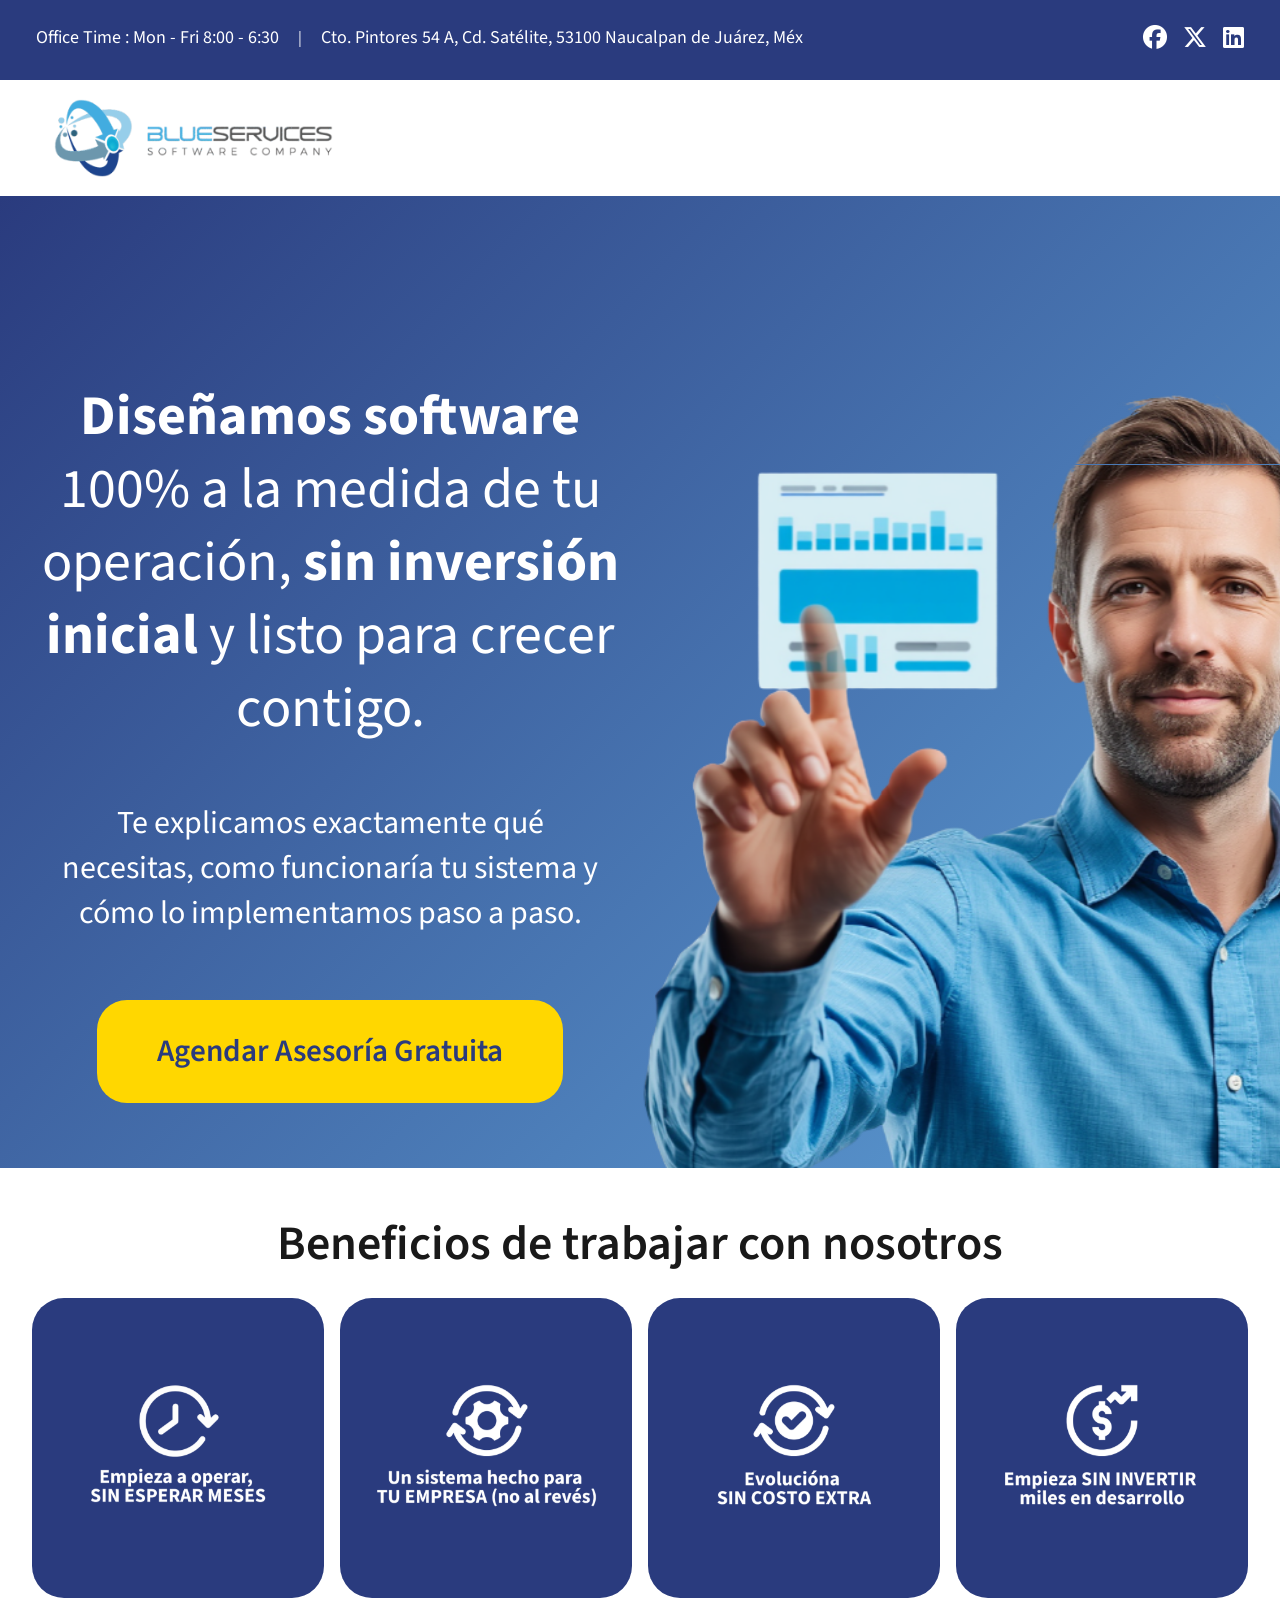
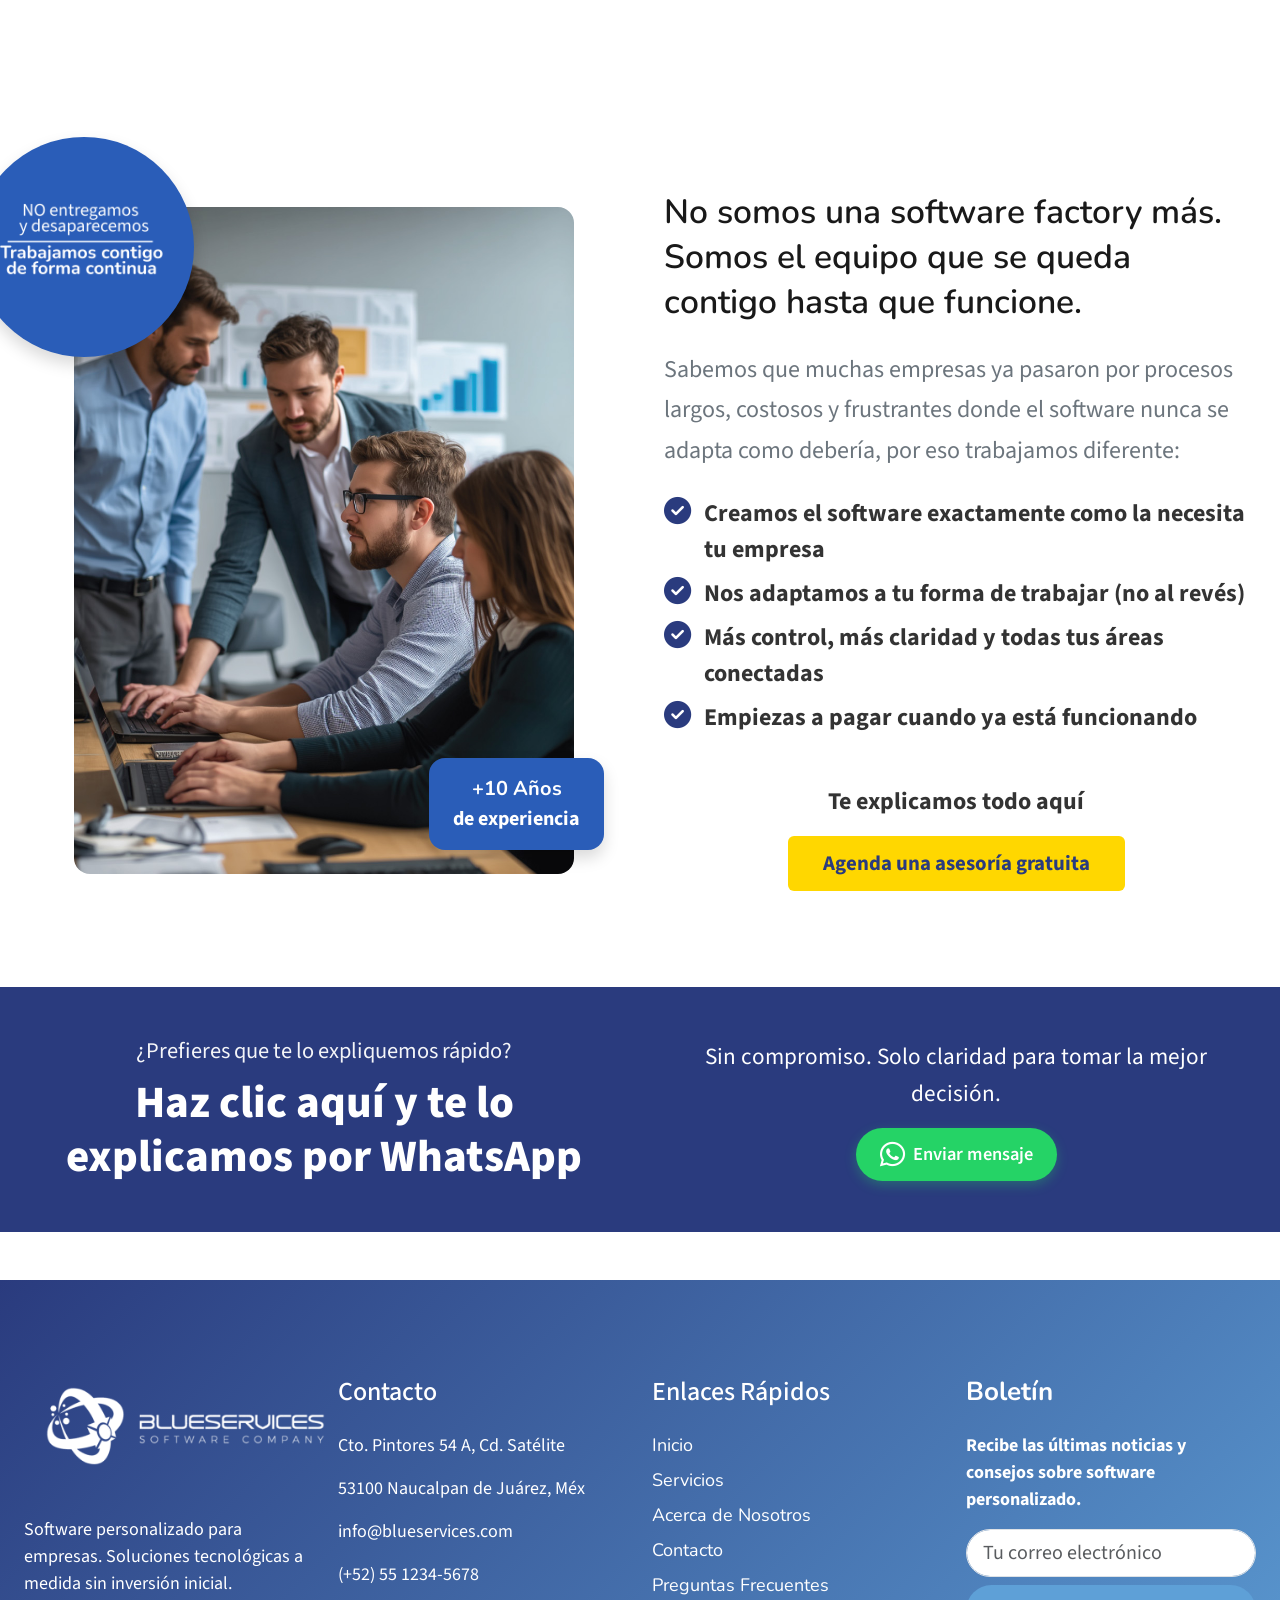
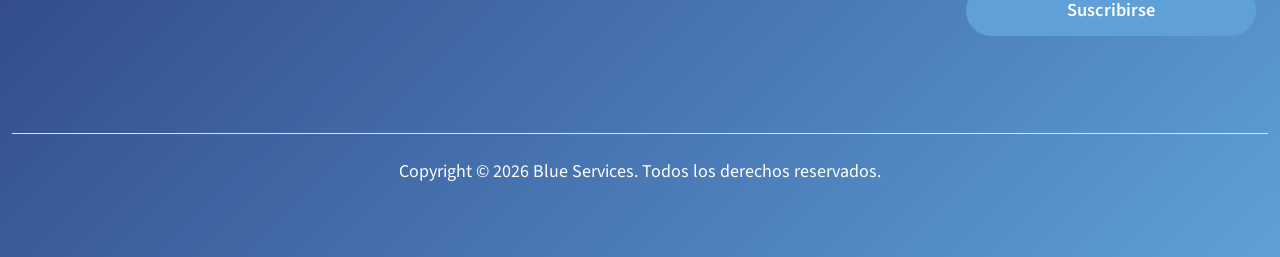
==== commit 5e586524: "update" ====
--- a/index.html
+++ b/index.html
@@ -99,30 +99,121 @@
       background: #2a5db8 !important;
     }
 
-    /* About Section Responsive Typography */
-    @media (max-width: 991px) {
+    /* Mobile Compact Layout - Phones */
+    @media (max-width: 767px) {
       .row-cols-xl-2 h3 {
-        font-size: 1.6rem !important;
+        font-size: 1rem !important;
+        line-height: 1.35 !important;
+        margin-bottom: 0.7rem !important;
+        font-weight: 700 !important;
       }
 
       .row-cols-xl-2 .text-secondary {
-        font-size: 1.15rem !important;
+        font-size: 0.8rem !important;
+        line-height: 1.55 !important;
+        margin-bottom: 0.7rem !important;
+      }
+
+      .row-cols-xl-2 .list-unstyled {
+        margin-bottom: 0.8rem !important;
+      }
+
+      .row-cols-xl-2 .list-unstyled li {
+        margin-bottom: 0.5rem !important;
       }
 
       .row-cols-xl-2 .list-unstyled span[style*="font-size: 1.5rem"] {
-        font-size: 1.15rem !important;
+        font-size: 0.8rem !important;
+        line-height: 1.45 !important;
       }
 
       .row-cols-xl-2 .list-unstyled i[style*="font-size: 1.7rem"] {
+        font-size: 0.95rem !important;
+        margin-right: 0.5rem !important;
+      }
+
+      .mt-5 {
+        margin-top: 0.8rem !important;
+      }
+
+      .mt-5 p[style*="font-size: 1.5rem"] {
+        font-size: 0.8rem !important;
+        line-height: 1.55 !important;
+        margin-bottom: 0.7rem !important;
+      }
+
+      .row-cols-xl-2 .btn[style*="font-size: 1.3rem"] {
+        font-size: 0.85rem !important;
+        padding: 7px 18px !important;
+        line-height: 1.3 !important;
+      }
+
+      .row-cols-xl-2>.col {
+        gap: 0.5rem !important;
+        padding: 0 0.5rem !important;
+      }
+
+      .row-cols-xl-2 .d-flex {
+        flex-wrap: wrap !important;
+      }
+    }
+
+    /* Tablets & Medium Devices */
+    @media (min-width: 768px) and (max-width: 991px) {
+      .row-cols-xl-2 h3 {
         font-size: 1.3rem !important;
+        line-height: 1.4 !important;
+        margin-bottom: 0.9rem !important;
+      }
+
+      .row-cols-xl-2 .text-secondary {
+        font-size: 0.95rem !important;
+        line-height: 1.65 !important;
+        margin-bottom: 0.9rem !important;
+      }
+
+      .row-cols-xl-2 .list-unstyled li {
+        margin-bottom: 0.7rem !important;
+      }
+
+      .row-cols-xl-2 .list-unstyled span[style*="font-size: 1.5rem"] {
+        font-size: 0.95rem !important;
+        line-height: 1.6 !important;
+      }
+
+      .row-cols-xl-2 .list-unstyled i[style*="font-size: 1.7rem"] {
+        font-size: 1.1rem !important;
+      }
+
+      .mt-5 p[style*="font-size: 1.5rem"] {
+        font-size: 0.95rem !important;
+        line-height: 1.65 !important;
       }
 
       .row-cols-xl-2 .btn[style*="font-size: 1.3rem"] {
-        font-size: 1rem !important;
-      }
-
-      .mt-5 p[style*="font-size: 1.5rem"] {
-        font-size: 1.15rem !important;
+        font-size: 0.95rem !important;
+        padding: 8px 22px !important;
+      }
+    }
+
+    /* Extra small landscape (max-height optimization) */
+    @media (max-width: 767px) and (max-height: 500px) {
+      .row-cols-xl-2 h3 {
+        font-size: 0.95rem !important;
+        margin-bottom: 0.5rem !important;
+      }
+
+      .row-cols-xl-2 .text-secondary {
+        font-size: 0.75rem !important;
+        margin-bottom: 0.5rem !important;
+      }
+
+      .row-cols-xl-2 .list-unstyled li {
+        margin-bottom: 0.4rem !important;
+      }
+
+      .mt-5 {
+        margin-top: 0.5rem !important;
       }
     }
   </style>
@@ -550,178 +641,6 @@
     </section>
     <!-- #consult end -->
 
-    <!-- Quotes Section -->
-    <section class="quotes-section py-5">
-      <div class="quotes-background"></div>
-      <div class="container py-5 px-2 px-md-0">
-        <div class="row justify-content-center text-center text-white">
-          <div class="col-12 col-xl-10">
-            <h6 class="text-accent-color fw-semibold mb-2">OBTÉN TU PRESUPUESTO</h6>
-            <h2 class="font-1 text-white" style="font-weight: 800;">
-              Transforma tu empresa con <span class="text-accent-color">software a medida</span>, <span
-                class="text-accent-color">sin inversión inicial</span> y <span class="text-accent-color">listo para
-                crecer.</span>
-            </h2>
-          </div>
-        </div>
-        <div class="row justify-content-center mt-5">
-          <div class="col-12 col-xl-10">
-            <div class="card rounded-5 shadow-lg border-0" style="background: #FFFFFF; border: 2px solid #E8F0F8;">
-              <div class="card-body p-4 p-lg-5">
-                <div class="row g-5 align-items-strench">
-                  <div class="col-lg-6 col-md-12 order-lg-1 order-2">
-                    <div
-                      class="success_msg toast align-items-center w-100 shadow-none mb-3 border border-success rounded-pill my-4"
-                      role="alert" aria-live="assertive" aria-atomic="true">
-                      <div class="d-flex p-2">
-                        <div class="toast-body d-flex flex-row gap-3 align-items-center text-success">
-                          <i class="fas fa-check-circle text-success"></i>
-                          Tu mensaje se envió exitosamente.
-                        </div>
-                        <button type="button" class="me-2 m-auto bg-transparent border-0 ps-1 pe-0 text-success"
-                          data-bs-dismiss="toast" aria-label="Close"><i class="fas fa-times"></i></button>
-                      </div>
-                    </div>
-                    <div
-                      class="error_msg toast align-items-center w-100 shadow-none border-danger mb-3 my-4 border rounded-pill"
-                      role="alert" aria-live="assertive" aria-atomic="true">
-                      <div class="d-flex p-2">
-                        <div class="toast-body d-flex flex-row gap-3 align-items-center text-danger">
-                          <i class=\"fas fa-exclamation-triangle text-danger\"></i>
-                          Algo sali\u00f3 mal. Por favor intenta de nuevo.
-                        </div>
-                        <button type=\"button\" class=\"me-2 m-auto bg-transparent border-0 ps-1 pe-0 text-danger\"
-                          data-bs-dismiss=\"toast\" aria-label=\"Close\"><i class=\"fas fa-times\"></i></button>
-                      </div>
-                    </div>
-                    <form class="needs-validation" data-aos="fade-up" data-aos-easing="linear" data-aos-delay="500"
-                      data-aos-duration="1000" novalidate>
-                      <div class="row g-3">
-                        <div class="col-lg-6 col-sm-12">
-                          <label for="name" class="form-label font-1 fs-4 fw-bold" style="color: #333;">Nombre</label>
-                          <input type="text" class="form-control form-control-lg rounded-5" id="name"
-                            placeholder="Tu nombre" name="name" required>
-                          <div class="invalid-feedback">
-                            Se requiere un nombre válido.
-                          </div>
-                        </div>
-                        <div class="col-lg-6 col-sm-12">
-                          <label for="email" class="form-label font-1 fs-4 fw-bold" style="color: #333;">Correo</label>
-                          <input type="email" class="form-control form-control-lg rounded-5" id="email"
-                            placeholder="Tu correo" name="email" required>
-                          <div class="invalid-feedback">
-                            Se requiere un correo válido.
-                          </div>
-                        </div>
-                        <div class="col-lg-6 col-sm-12">
-                          <label for="phone" class="form-label font-1 fs-4 fw-bold"
-                            style="color: #333;">Teléfono</label>
-                          <input type="number" class="form-control form-control-lg rounded-5" id="phone"
-                            placeholder="Tu número de teléfono" name="phone" required>
-                          <div class="invalid-feedback">
-                            Se requiere un teléfono válido.
-                          </div>
-                        </div>
-                        <div class="col-lg-6 col-sm-12">
-                          <label for="company" class="form-label font-1 fs-4 fw-bold"
-                            style="color: #333;">Empresa</label>
-                          <input type="text" class="form-control form-control-lg rounded-5" id="company"
-                            placeholder="Nombre de tu empresa" name="company" required>
-                          <div class="invalid-feedback">
-                            Se requiere el nombre de la empresa.
-                          </div>
-                        </div>
-                        <div class="col-lg-6 col-sm-12">
-                          <label for="budget" class="form-label font-1 fs-4 fw-bold" style="color: #333;">Presupuesto
-                            Aproximado</label>
-                          <select class="form-control form-control-lg rounded-5" id="budget" name="budget" required>
-                            <option value="">Selecciona un rango</option>
-                            <option value="bajo">Menos de $5,000 MXN</option>
-                            <option value="medio">$5,000 - $20,000 MXN</option>
-                            <option value="alto">$20,000 - $50,000 MXN</option>
-                            <option value="muy-alto">Más de $50,000 MXN</option>
-                          </select>
-                          <div class="invalid-feedback">
-                            Se requiere seleccionar un presupuesto.
-                          </div>
-                        </div>
-                        <div class="col-lg-6 col-sm-12">
-                          <label for="subject" class="form-label font-1 fs-4 fw-bold"
-                            style="color: #333;">Asunto</label>
-                          <input type="text" class="form-control form-control-lg rounded-5" id="subject"
-                            placeholder="Describe tu necesidad" name="subject" required>
-                          <div class="invalid-feedback">
-                            Se requiere un asunto válido.
-                          </div>
-                        </div>
-                        <div class="col-12">
-                          <label for="message" class="form-label font-1 fs-4 fw-bold"
-                            style="color: #333;">Mensaje</label>
-                          <textarea class="form-control form-control-lg rounded-5" id="message" name="message" rows="5"
-                            placeholder="Cuéntanos más sobre tu empresa y tus necesidades"></textarea>
-                        </div>
-                        <button type="submit" class="btn btn-block submit_form mt-4"
-                          style="background: linear-gradient(135deg, #2a3b7e 0%, #5ea0d7 100%); color: white; font-weight: 600; padding: 12px 20px; border: none;">Enviar
-                          Solicitud</button>
-                      </div>
-                    </form>
-                  </div>
-
-                  <div class="col-lg-6 col-md-12 order-lg-2 order-1 mb-4 mb-lg-0">
-                    <div class="row mt-5">
-                      <h2 class="font-1" style="font-weight: 800; color: #333;">
-                        ¿Necesitas ayuda? Contáctanos
-                      </h2>
-                      <p class="mt-4" style="font-size: large; color: #555;">Estamos aquí para ayudarte a
-                        transformar tu empresa. Nuestro equipo se dedica a entender tus necesidades y crear soluciones
-                        de software personalizadas que impulsen tu crecimiento sin inversión inicial.</p>
-                    </div>
-
-                    <div class="d-flex align-items-center gap-3 justify-content-start mt-3" data-aos="fade-left"
-                      data-aos-easing="ease-out-cubic" data-aos-delay="250" data-aos-duration="1000">
-                      <div class="d-flex align-items-center justify-content-center rounded-circle"
-                        style="width: 65px; height: 65px; border: 2px solid #5ea0d7; background: linear-gradient(135deg, #2a3b7e 0%, #5ea0d7 100%);">
-                        <i class="bi bi-telephone-fill fs-2 text-white"></i>
-                      </div>
-                      <div class="ms-2 font-1 py-2">
-                        <p class="fw-bold mb-0" style="color: #2a3b7e;">Llámanos</p>
-                        <h5 class="fw-bold" style="color: #333;">(+52) 55 1234-5678</h5>
-                      </div>
-                    </div>
-                    <div class="d-flex align-items-center gap-3 justify-content-start mt-3" data-aos="fade-left"
-                      data-aos-easing="ease-out-cubic" data-aos-delay="500" data-aos-duration="1000">
-                      <div class="d-flex align-items-center justify-content-center rounded-circle"
-                        style="width: 65px; height: 65px; border: 2px solid #5ea0d7; background: linear-gradient(135deg, #2a3b7e 0%, #5ea0d7 100%);">
-                        <i class="bi bi-envelope-fill fs-2 text-white"></i>
-                      </div>
-                      <div class="ms-2 font-1 py-2">
-                        <p class="fw-bold mb-0" style="color: #2a3b7e;">Correo</p>
-                        <h5 class="fw-bold" style="color: #333;">info@blueservices.com</h5>
-                      </div>
-                    </div>
-                    <div class="d-flex align-items-center gap-3 justify-content-start" data-aos="fade-left"
-                      data-aos-easing="ease-out-cubic" data-aos-delay="750" data-aos-duration="1000">
-                      <div class="d-flex align-items-center justify-content-center rounded-circle"
-                        style="width: 65px; height: 65px; border: 2px solid #5ea0d7; background: linear-gradient(135deg, #2a3b7e 0%, #5ea0d7 100%);">
-                        <i class="bi bi-geo-alt-fill fs-2 text-white"></i>
-                      </div>
-                      <div class="ms-2 font-1 py-2">
-                        <p class="fw-bold mb-0" style="color: #2a3b7e;">Ubicación</p>
-                        <h5 class="fw-bold" style="color: #333;">Cto. Pintores 54 A, Cd. Satélite, <br>53100 Naucalpan
-                          de Juárez, Méx</h5>
-                      </div>
-                    </div>
-                  </div>
-                </div>
-              </div>
-            </div>
-          </div>
-        </div>
-      </div>
-    </section>
-    <!-- #quotes end -->
-
-
 
   </main>
   <!-- #main end -->
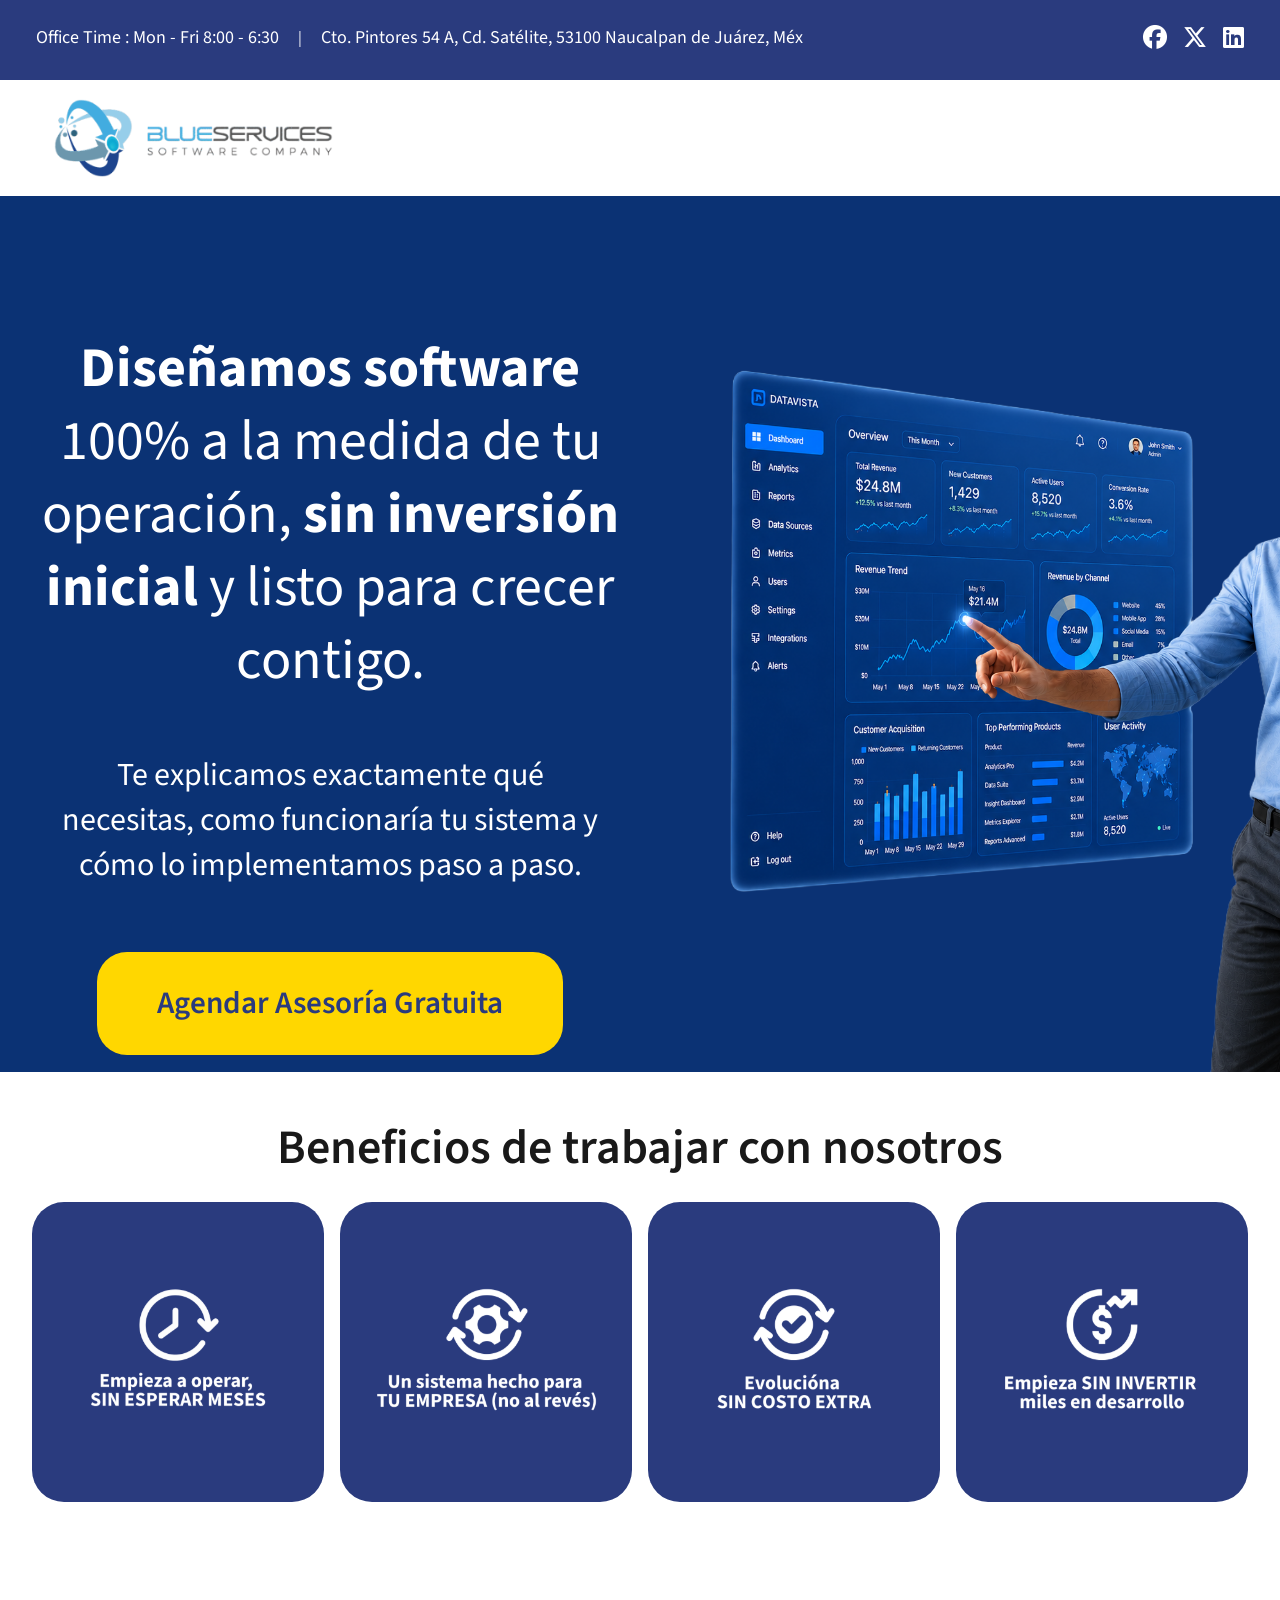
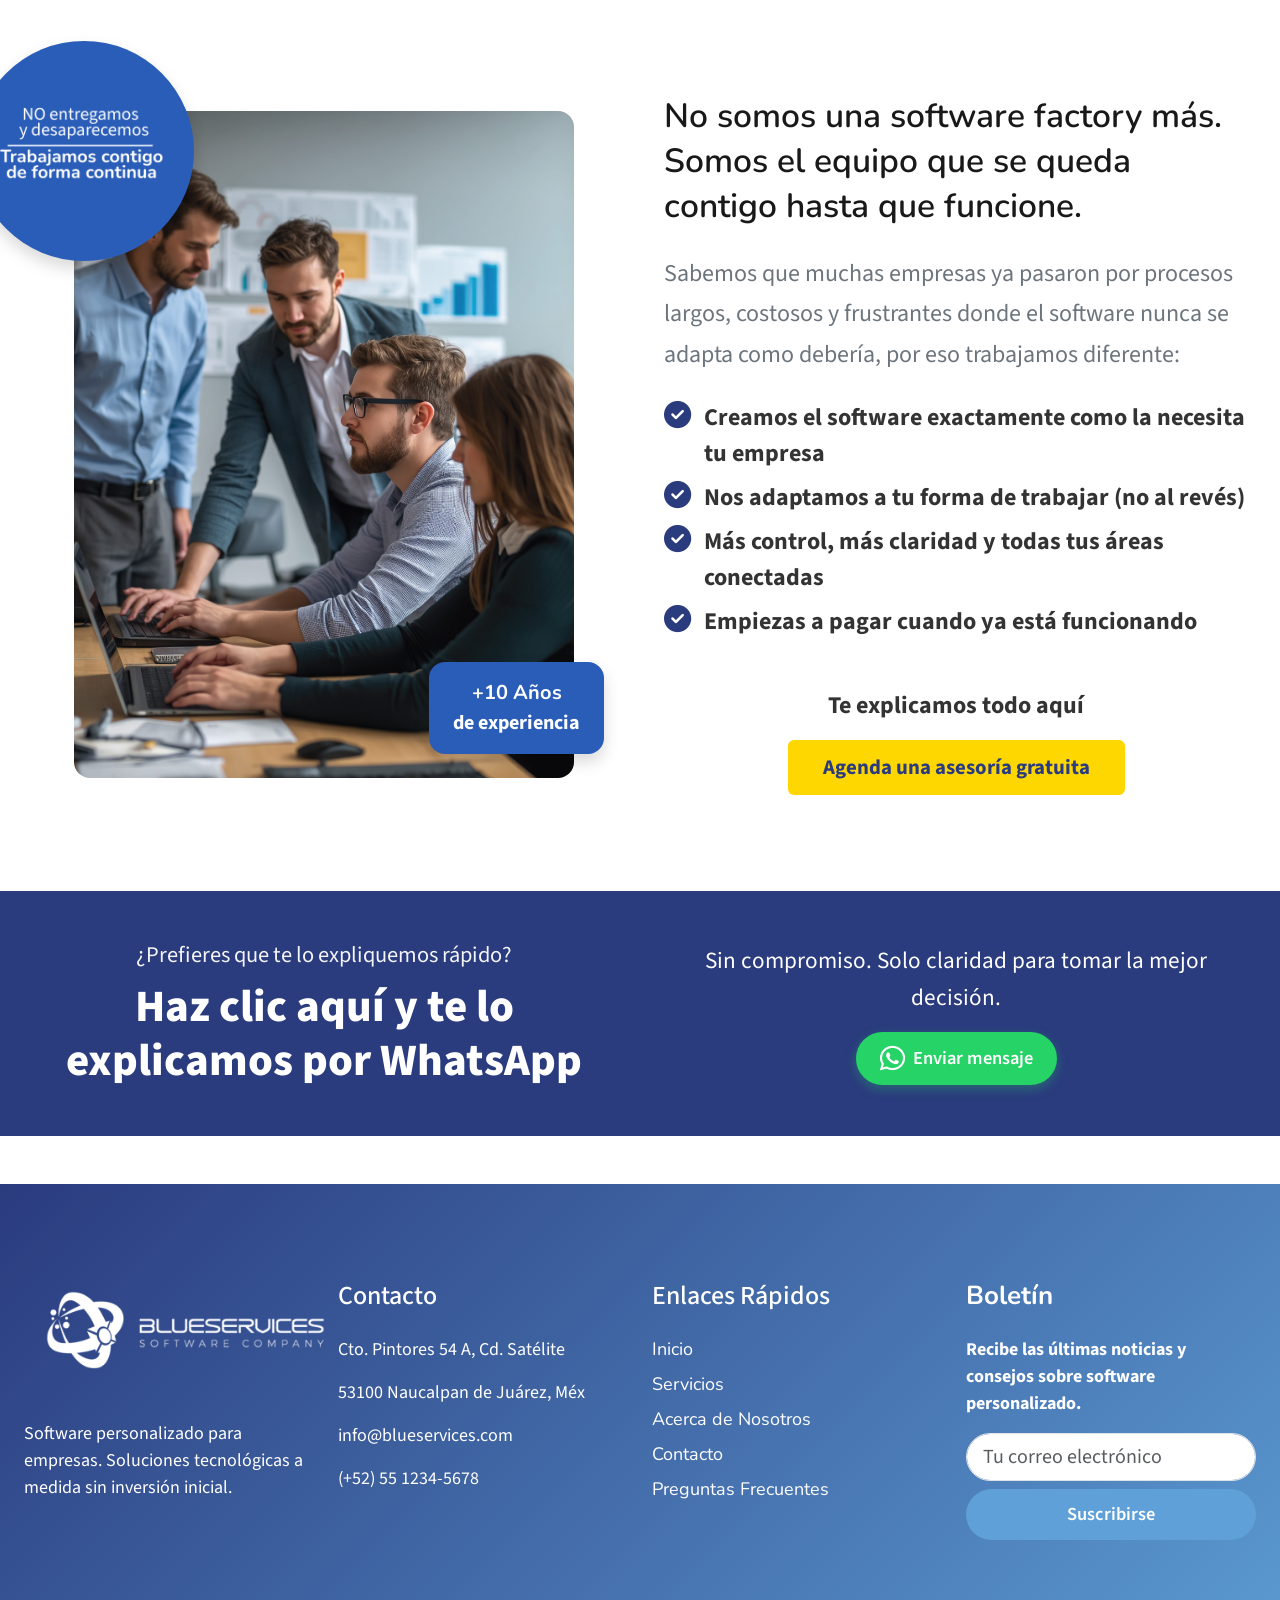
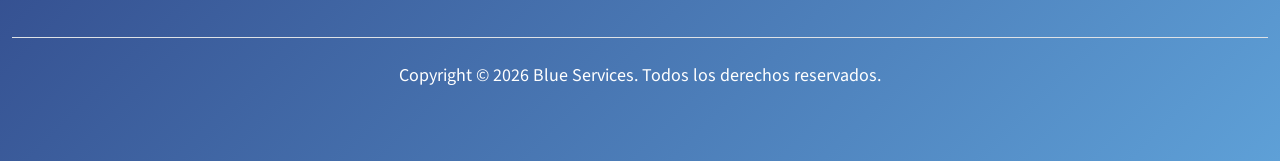
==== commit ff53cf2e: "update" ====
--- a/index.html
+++ b/index.html
@@ -433,8 +433,8 @@
           <!-- Right Image -->
           <div class="col position-relative text-center pt-lg-4 pt-xl-3">
             <div class="position-relative" style="margin-top: -40px; margin-left: 60px;">
-              <img src="image/Place-Holder-600x900.png" alt="Hero Professional" class="img-fluid position-relative"
-                style="z-index: 2; max-width: 150%; height: auto; transform: scale(1.3);">
+              <img src="image/D.png" alt="Hero Professional" class="img-fluid position-relative"
+                style="z-index: -1; max-width: 150%; height: auto;">
             </div>
           </div>
         </div>
--- a/css/style.css
+++ b/css/style.css
@@ -514,7 +514,7 @@
 }
 
 .hero-section {
-  background: linear-gradient(135deg, #2a3b7e 0%, #5ea0d7 100%);
+  background: linear-gradient(135deg, #0b3274 0%, #0b3274 50%, #0b3274 100%);
   background-size: cover;
   background-position: center;
   padding-bottom: 80px;
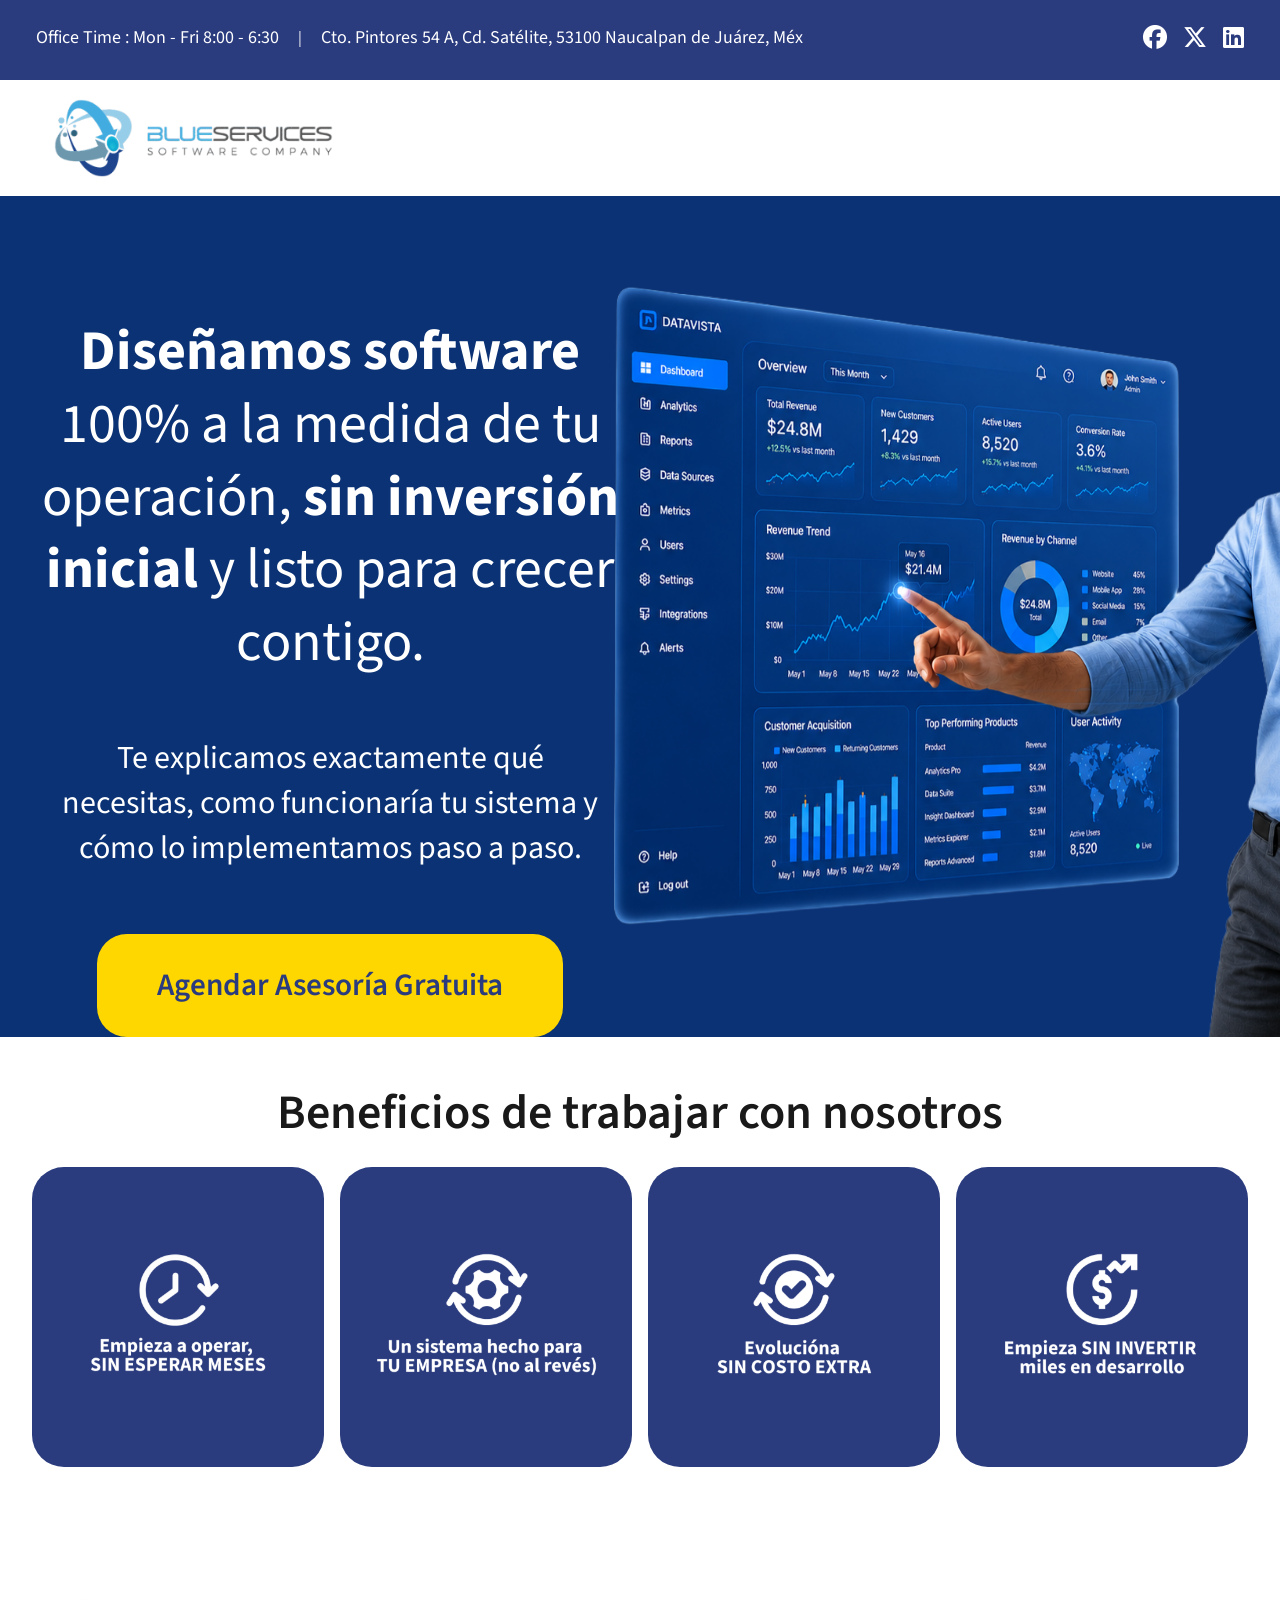
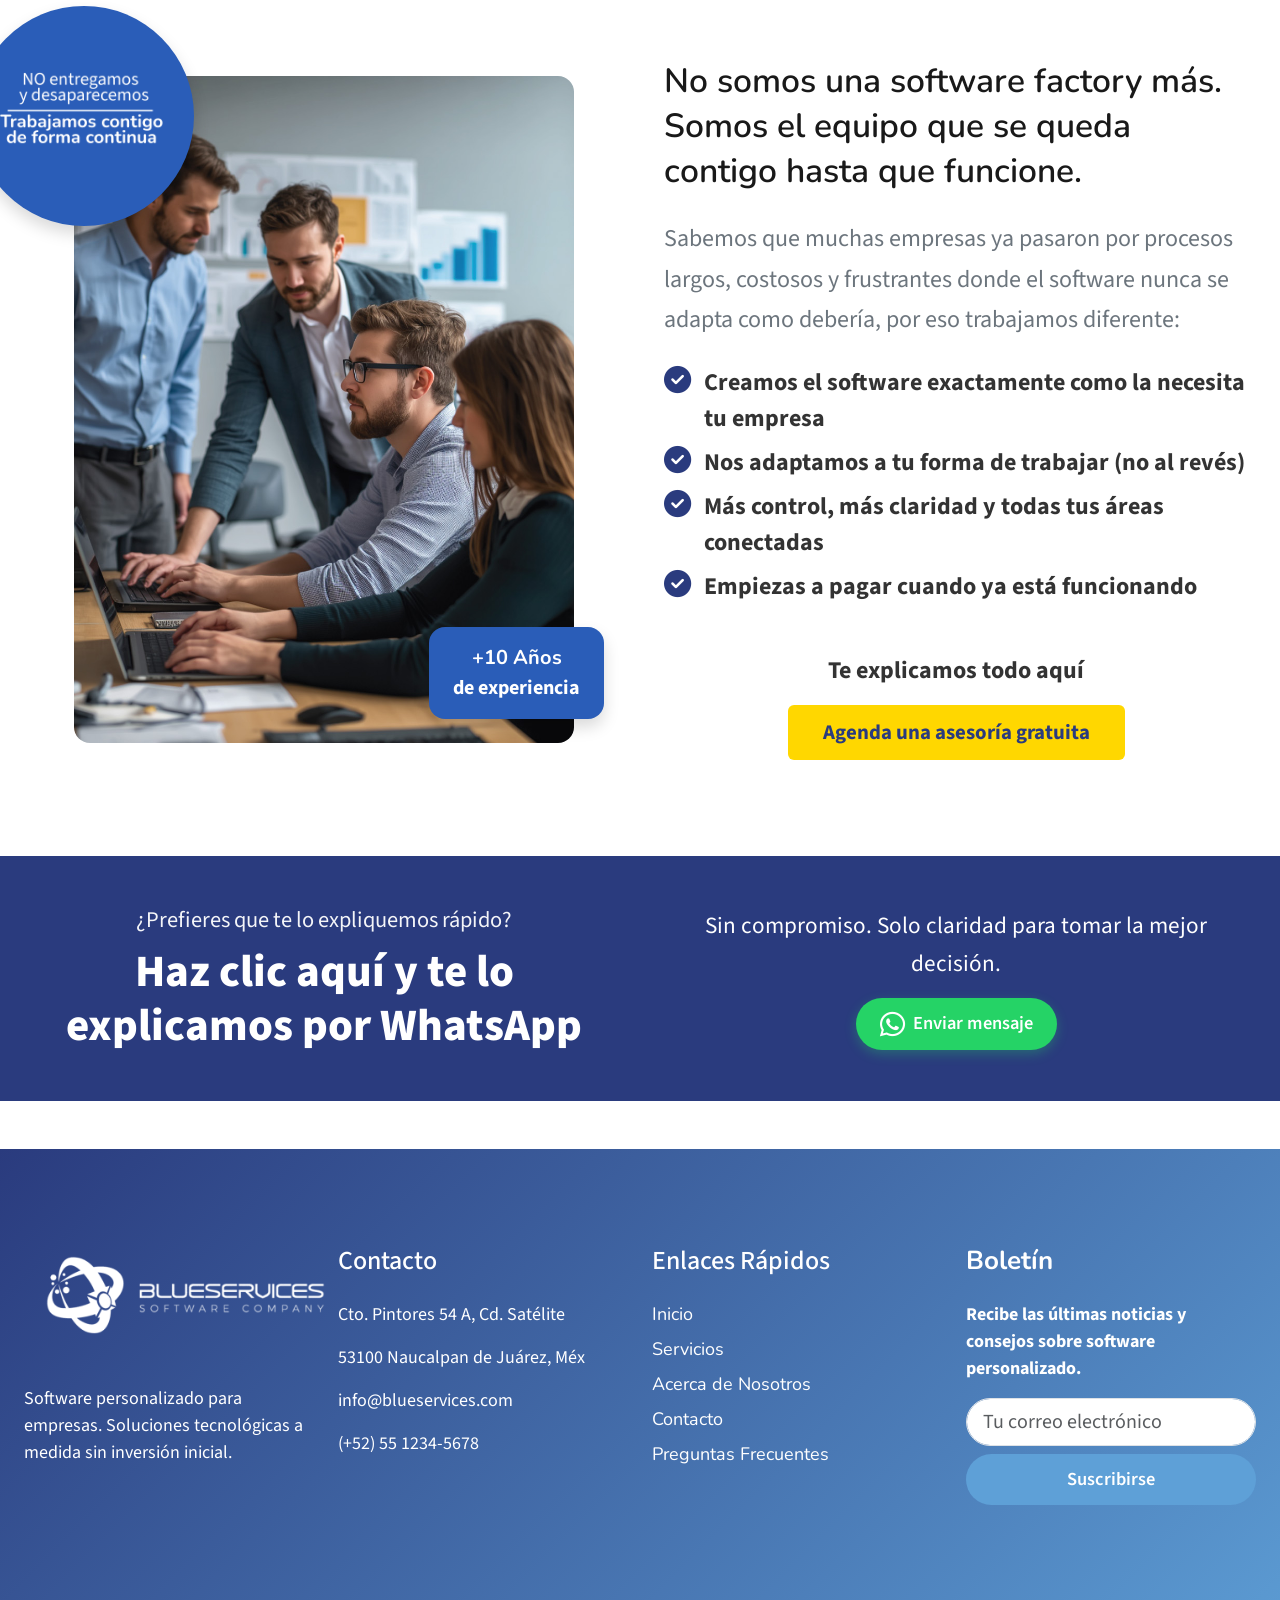
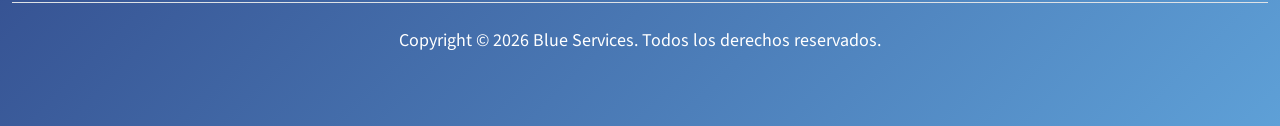
==== commit 35f85002: "update batch" ====
--- a/index.html
+++ b/index.html
@@ -433,11 +433,12 @@
           <!-- Right Image -->
           <div class="col position-relative text-center pt-lg-4 pt-xl-3">
             <div class="position-relative" style="margin-top: -40px; margin-left: 60px;">
-              <img src="image/D.png" alt="Hero Professional" class="img-fluid position-relative"
-                style="z-index: -1; max-width: 150%; height: auto;">
-            </div>
-          </div>
-        </div>
+              <img src="E.png" alt="Hero Professional" class="img-fluid position-relative"
+                style="z-index: 2; max-width: 150%; height: auto; transform: scale(1.3);">
+            </div>
+          </div>
+        </div>
+      </div>
       </div>
     </section>
     <!-- #hero end -->
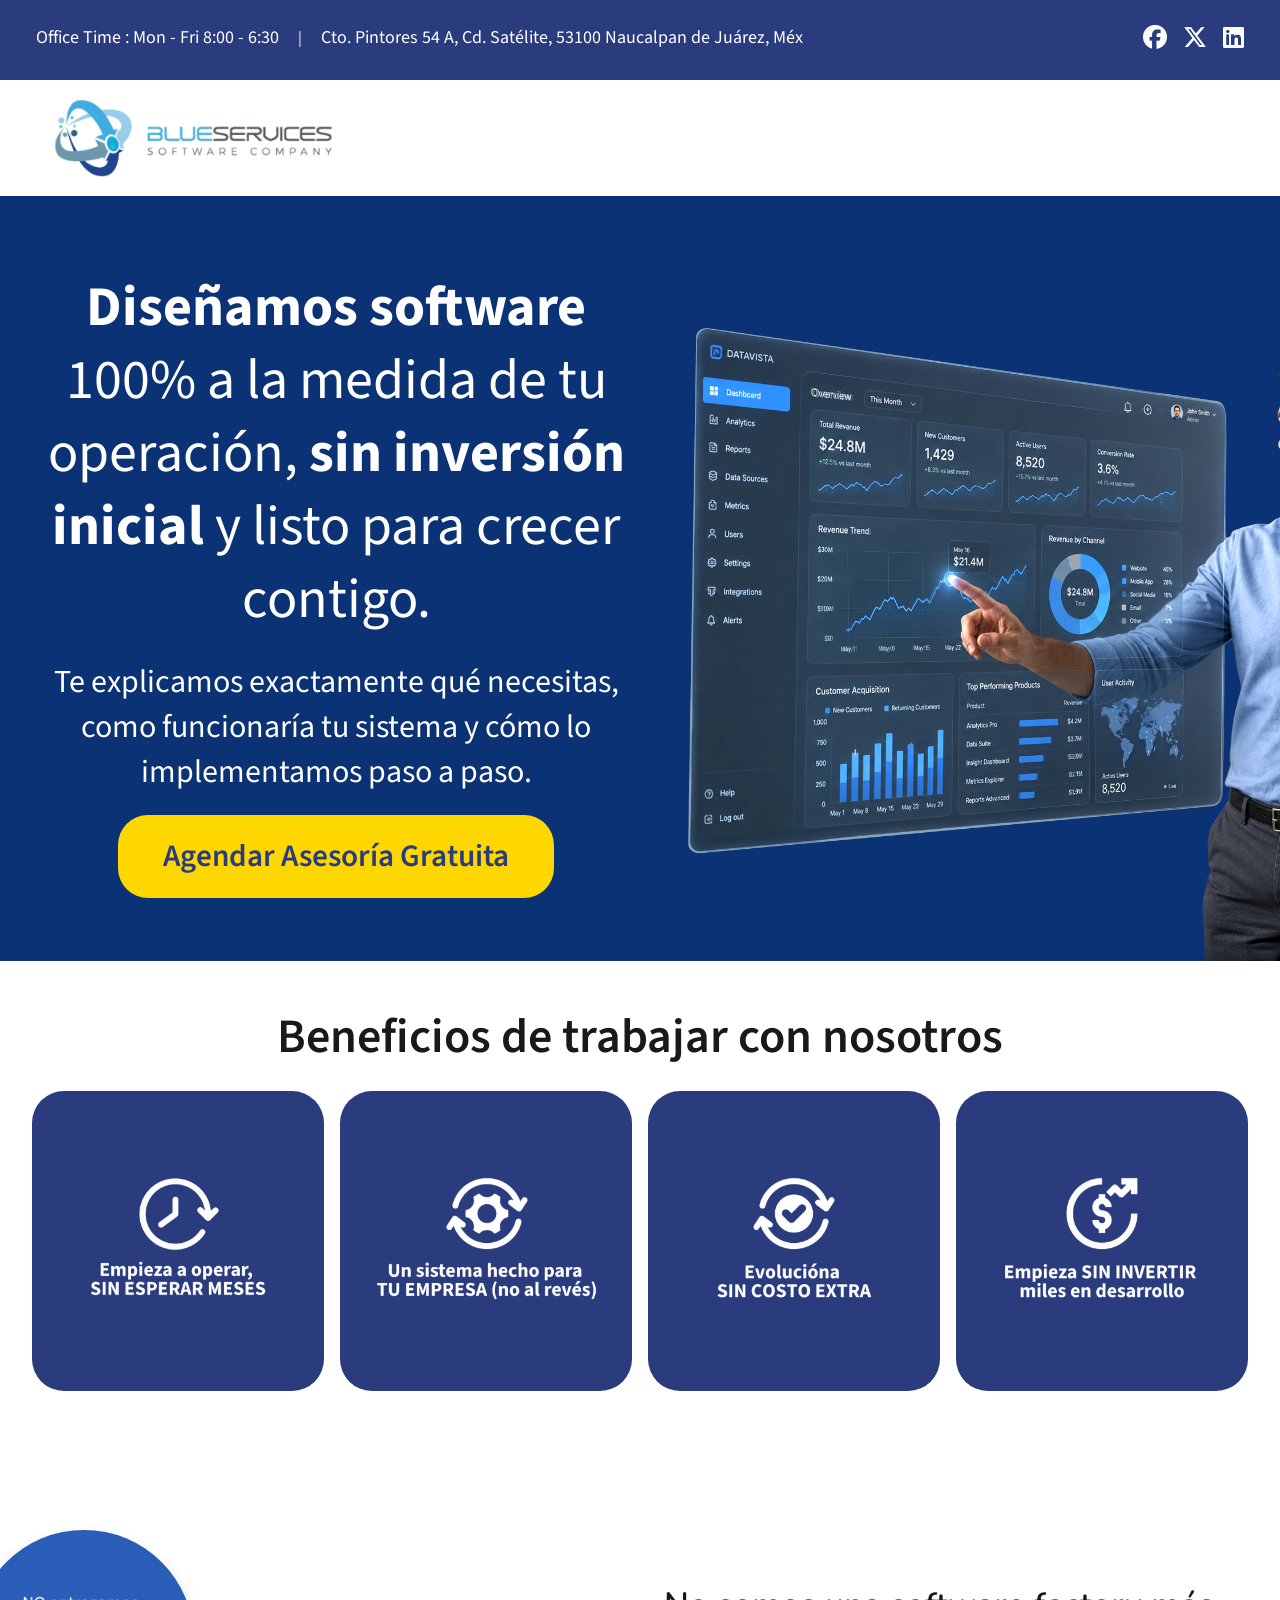
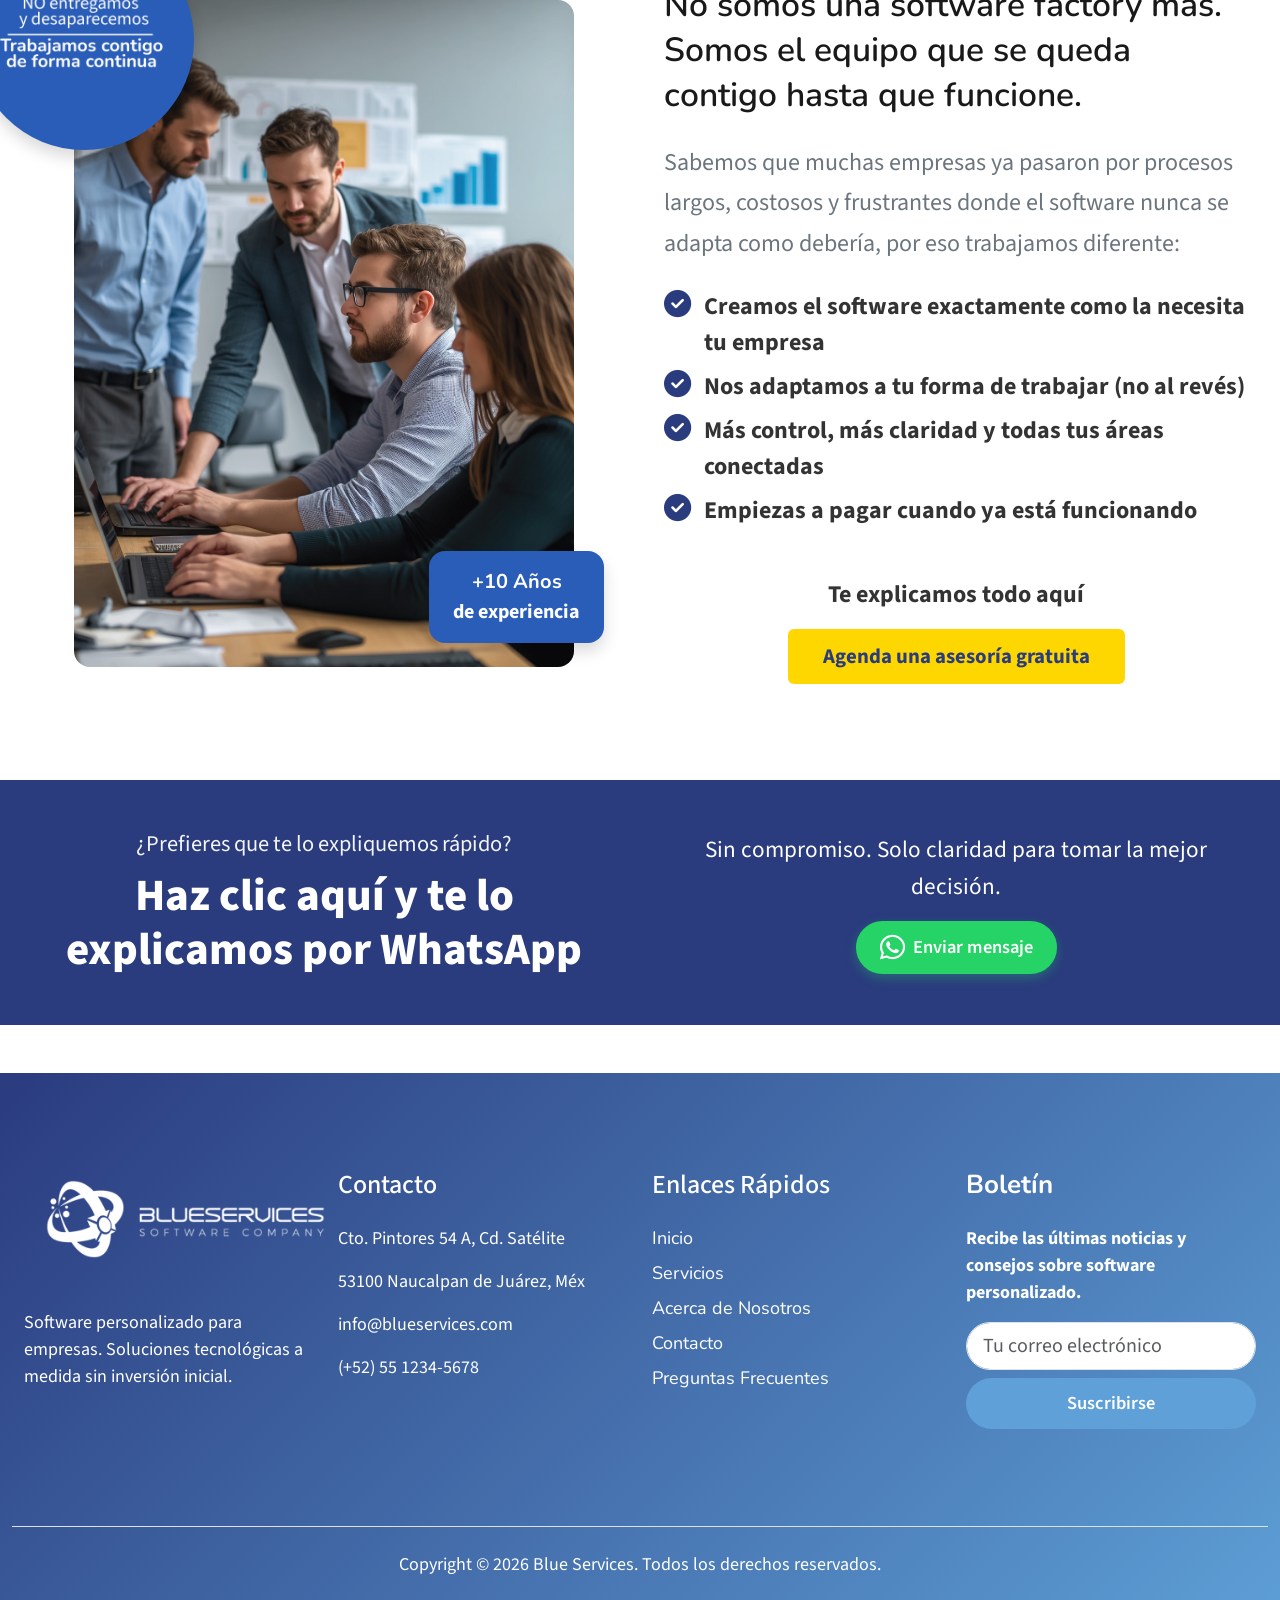
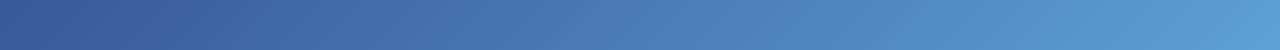
==== commit 1bbf67e5: "update" ====
--- a/index.html
+++ b/index.html
@@ -402,9 +402,9 @@
       </div>
 
       <div class="b-container px-3 px-sm-4 px-md-0 position-relative" style="z-index: 1;">
-        <div class="row row-cols-1 row-cols-lg-2 g-4 align-items-center">
+        <div class="row row-cols-1 row-cols-lg-2 g-0 align-items-center">
           <!-- Left Content -->
-          <div class="col mt-md-5 d-flex flex-column gap-4" data-aos="fade-up" data-aos-easing="linear"
+          <div class="col mt-md-2 d-flex flex-column gap-2" data-aos="fade-up" data-aos-easing="linear"
             data-aos-delay="500" data-aos-duration="1000" style="text-align: center;">
             <h1 class="text-white" style="font-weight: 400; font-size: 3.5rem; line-height: 1.3;">
               <strong>Diseñamos software</strong> 100% a la medida de tu operación, <strong>sin inversión
@@ -413,7 +413,7 @@
 
 
 
-            <div class="p-4">
+            <div class="p-2">
               <p class="mb-0"
                 style="color: #ffffff; font-weight: 400; font-size: 2rem; line-height: 1.4; text-align: center;">
                 Te explicamos exactamente qué necesitas, como funcionaría tu sistema y cómo lo implementamos paso a
@@ -421,10 +421,10 @@
               </p>
             </div>
 
-            <div class="d-flex gap-3 align-items-center mt-3 justify-content-center">
+            <div class="d-flex gap-3 align-items-center mt-1 justify-content-center">
               <a href="https://tidycal.com/aramontoya/asesoria-para-crear-tu-software-a-la-medida"
                 class="btn btn-primary-solid btn-cta-hero"
-                style="padding: 28px 60px; font-size: 1.95rem; font-weight: 600; background: #FFD700; color: #2a3b7e; border: none;">
+                style="padding: 18px 45px; font-size: 1.95rem; font-weight: 600; background: #FFD700; color: #2a3b7e; border: none;">
                 <i class="button" style="margin-right: 0;"></i>
                 Agendar Asesoría Gratuita</a>
             </div>
@@ -432,9 +432,9 @@
 
           <!-- Right Image -->
           <div class="col position-relative text-center pt-lg-4 pt-xl-3">
-            <div class="position-relative" style="margin-top: -40px; margin-left: 60px;">
-              <img src="E.png" alt="Hero Professional" class="img-fluid position-relative"
-                style="z-index: 2; max-width: 150%; height: auto; transform: scale(1.3);">
+            <div class="position-relative" style="margin-top: 30px; margin-left: 0; margin-bottom: -80px;">
+              <img src="Expert2.png" alt="Expert" class="img-fluid position-relative"
+                style="z-index: 2; max-width: 150%; height: auto; transform: scale(1);">
             </div>
           </div>
         </div>
--- a/css/style.css
+++ b/css/style.css
@@ -517,7 +517,9 @@
   background: linear-gradient(135deg, #0b3274 0%, #0b3274 50%, #0b3274 100%);
   background-size: cover;
   background-position: center;
-  padding-bottom: 80px;
+  padding-bottom: 45px;
+  min-height: 85vh;
+  padding-top: 5px;
 }
 
 /* ---------------------------- */
